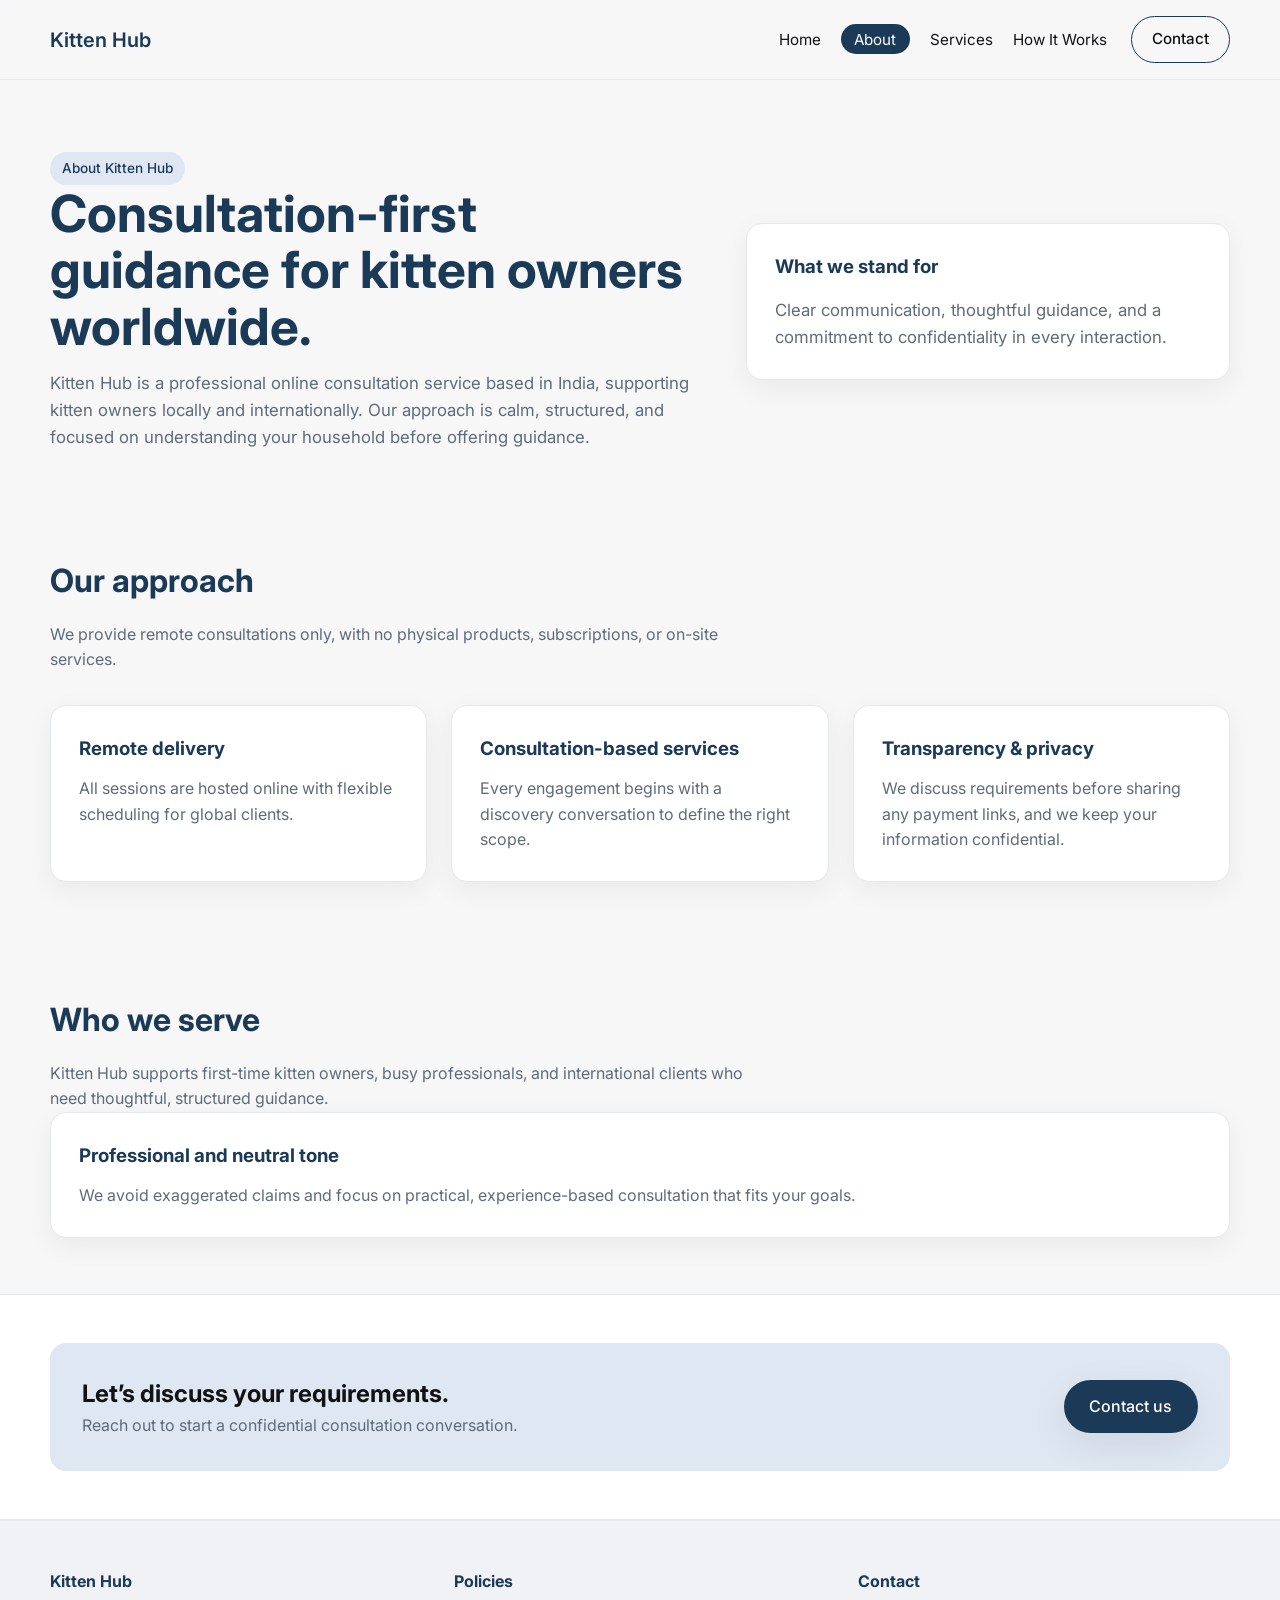
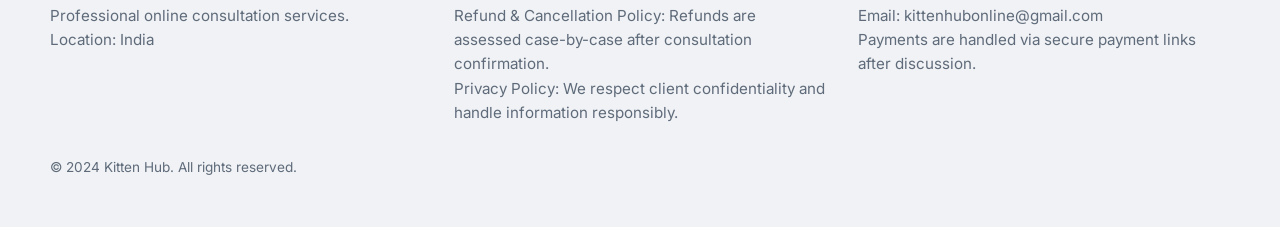
==== about.html @ 9d738c45 "Remove services dropdown from navigation" ====
<!DOCTYPE html>
<html lang="en">
<head>
  <meta charset="UTF-8">
  <meta name="viewport" content="width=device-width, initial-scale=1">
  <title>About Kitten Hub | Professional Online Consultation</title>
  <meta name="description" content="Learn about Kitten Hub and our consultation-first approach for kitten owners worldwide. Remote, confidential guidance tailored to your needs.">
  <link rel="preconnect" href="https://fonts.googleapis.com">
  <link rel="preconnect" href="https://fonts.gstatic.com" crossorigin>
  <link href="https://fonts.googleapis.com/css2?family=Inter:wght@300;400;500;600;700&display=swap" rel="stylesheet">
  <link rel="stylesheet" href="assets/css/styles.css">
</head>
<body>
  <a class="skip-link" href="#main">Skip to content</a>
  <header>
    <div class="container navbar">
      <a class="brand" href="index.html">Kitten Hub</a>
      <nav class="nav-links" aria-label="Primary">
        <ul>
          <li><a href="index.html">Home</a></li>
          <li><a href="about.html">About</a></li>
          <li><a href="services.html">Services</a></li>
          <li><a href="how-it-works.html">How It Works</a></li>
        </ul>
        <a class="nav-cta" href="contact.html">Contact</a>
      </nav>
      <button class="menu-toggle" data-menu-toggle aria-label="Open menu" aria-expanded="false">
        <span></span>
        <span></span>
        <span></span>
      </button>
    </div>
    <div class="container mobile-menu" data-mobile-menu>
      <ul>
          <li><a href="index.html">Home</a></li>
          <li><a href="about.html">About</a></li>
          <li><a href="services.html">Services</a></li>
          <li><a href="how-it-works.html">How It Works</a></li>
      </ul>
      <a class="btn-primary" href="contact.html">Contact</a>
    </div>
  </header>

  <main id="main">
    <section class="hero">
      <div class="container hero-grid">
        <div>
          <span class="badge">About Kitten Hub</span>
          <h1>Consultation-first guidance for kitten owners worldwide.</h1>
          <p>Kitten Hub is a professional online consultation service based in India, supporting kitten owners locally and internationally. Our approach is calm, structured, and focused on understanding your household before offering guidance.</p>
        </div>
        <div class="card reveal">
          <h3>What we stand for</h3>
          <p>Clear communication, thoughtful guidance, and a commitment to confidentiality in every interaction.</p>
        </div>
      </div>
    </section>

    <section class="section">
      <div class="container">
        <h2 class="section-title reveal">Our approach</h2>
        <p class="section-subtitle reveal">We provide remote consultations only, with no physical products, subscriptions, or on-site services.</p>
        <div class="card-grid three">
          <div class="card reveal">
            <h3>Remote delivery</h3>
            <p>All sessions are hosted online with flexible scheduling for global clients.</p>
          </div>
          <div class="card reveal">
            <h3>Consultation-based services</h3>
            <p>Every engagement begins with a discovery conversation to define the right scope.</p>
          </div>
          <div class="card reveal">
            <h3>Transparency &amp; privacy</h3>
            <p>We discuss requirements before sharing any payment links, and we keep your information confidential.</p>
          </div>
        </div>
      </div>
    </section>

    <section class="section">
      <div class="container">
        <h2 class="section-title reveal">Who we serve</h2>
        <p class="section-subtitle reveal">Kitten Hub supports first-time kitten owners, busy professionals, and international clients who need thoughtful, structured guidance.</p>
        <div class="card reveal">
          <h3>Professional and neutral tone</h3>
          <p>We avoid exaggerated claims and focus on practical, experience-based consultation that fits your goals.</p>
        </div>
      </div>
    </section>

    <section class="cta-section">
      <div class="container cta-box reveal">
        <div>
          <h2>Let’s discuss your requirements.</h2>
          <p>Reach out to start a confidential consultation conversation.</p>
        </div>
        <a class="btn-primary" href="contact.html">Contact us</a>
      </div>
    </section>
  </main>

  <footer>
    <div class="container footer-grid">
      <div>
        <h4>Kitten Hub</h4>
        <p>Professional online consultation services.</p>
        <p>Location: India</p>
      </div>
      <div>
        <h4>Policies</h4>
        <p>Refund &amp; Cancellation Policy: Refunds are assessed case-by-case after consultation confirmation.</p>
        <p>Privacy Policy: We respect client confidentiality and handle information responsibly.</p>
      </div>
      <div>
        <h4>Contact</h4>
        <p>Email: kittenhubonline@gmail.com</p>
        <p>Payments are handled via secure payment links after discussion.</p>
      </div>
    </div>
    <div class="container" style="margin-top: 2rem; font-size: 0.85rem; color: var(--muted);">
      © 2024 Kitten Hub. All rights reserved.
    </div>
  </footer>

  <script src="assets/js/main.js"></script>
</body>
</html>
---- assets/css/styles.css ----
:root {
  --bg: #f7f7f8;
  --surface: #ffffff;
  --text: #101214;
  --muted: #5f6b7a;
  --primary: #1b3a57;
  --primary-dark: #12283d;
  --accent: #dfe7f2;
  --border: #e5e8ec;
  --shadow: 0 12px 40px rgba(16, 18, 20, 0.08);
  --radius: 16px;
  --radius-sm: 10px;
  --max-width: 1180px;
  --transition: 220ms ease;
}

* {
  box-sizing: border-box;
  margin: 0;
  padding: 0;
}

html {
  scroll-behavior: smooth;
}

body {
  font-family: "Inter", "Segoe UI", system-ui, -apple-system, sans-serif;
  background: var(--bg);
  color: var(--text);
  line-height: 1.6;
  text-rendering: optimizeLegibility;
}

img {
  max-width: 100%;
  display: block;
}

a {
  color: inherit;
  text-decoration: none;
}

.container {
  width: min(100% - 2.5rem, var(--max-width));
  margin: 0 auto;
}

.skip-link {
  position: absolute;
  left: -999px;
  top: 0;
  background: var(--primary);
  color: white;
  padding: 0.75rem 1rem;
  border-radius: var(--radius-sm);
  z-index: 999;
}

.skip-link:focus {
  left: 1rem;
  top: 1rem;
}

header {
  position: sticky;
  top: 0;
  background: rgba(247, 247, 248, 0.9);
  backdrop-filter: blur(10px);
  z-index: 100;
  border-bottom: 1px solid var(--border);
}

.navbar {
  display: flex;
  align-items: center;
  justify-content: space-between;
  padding: 1rem 0;
}

.brand {
  font-weight: 600;
  font-size: 1.25rem;
  color: var(--primary);
}

.nav-links {
  display: flex;
  align-items: center;
  gap: 1.5rem;
}

.nav-links ul {
  list-style: none;
  display: flex;
  align-items: center;
  gap: 1.25rem;
}

.nav-links a {
  font-size: 0.95rem;
  color: var(--text);
  transition: color var(--transition);
}

.nav-links a.active,
.mobile-menu a.active {
  background: var(--primary);
  color: #fff;
  padding: 0.35rem 0.85rem;
  border-radius: 999px;
}

.nav-links a.active:hover,
.nav-links a.active:focus,
.mobile-menu a.active:hover,
.mobile-menu a.active:focus {
  color: #fff;
}

.nav-links a:hover,
.nav-links a:focus {
  color: var(--primary);
}

.nav-cta {
  padding: 0.65rem 1.25rem;
  border-radius: 999px;
  background: transparent;
  color: var(--primary);
  font-weight: 500;
  border: 1px solid var(--primary);
  transition: transform var(--transition), background var(--transition), color var(--transition);
}

.nav-cta:hover,
.nav-cta:focus {
  background: var(--primary);
  color: #fff;
  transform: translateY(-1px);
}

.nav-cta.active {
  background: var(--primary);
  color: #fff;
}

.dropdown {
  position: relative;
}

.dropdown-toggle {
  display: flex;
  align-items: center;
  gap: 0.35rem;
}

.dropdown-menu {
  position: absolute;
  top: calc(100% + 0.75rem);
  left: 0;
  min-width: 260px;
  background: var(--surface);
  border-radius: var(--radius-sm);
  box-shadow: var(--shadow);
  border: 1px solid var(--border);
  padding: 0.5rem;
  opacity: 0;
  transform: translateY(-8px);
  pointer-events: none;
  transition: opacity var(--transition), transform var(--transition);
}

.dropdown:hover .dropdown-menu,
.dropdown:focus-within .dropdown-menu,
.dropdown.open .dropdown-menu {
  opacity: 1;
  transform: translateY(0);
  pointer-events: auto;
}

.dropdown-menu a {
  display: block;
  padding: 0.65rem 0.75rem;
  border-radius: 8px;
  font-size: 0.9rem;
  color: var(--text);
}

.dropdown-menu a:hover,
.dropdown-menu a:focus {
  background: var(--accent);
}

.menu-toggle {
  display: none;
  background: none;
  border: none;
  cursor: pointer;
  width: 40px;
  height: 40px;
  align-items: center;
  justify-content: center;
  gap: 6px;
  padding: 0;
}

.menu-toggle span {
  display: block;
  width: 24px;
  height: 2px;
  background: var(--text);
  margin: 0;
  border-radius: 999px;
  transition: transform var(--transition), opacity var(--transition);
}

.mobile-menu {
  display: none;
  flex-direction: column;
  gap: 1rem;
  padding: 1rem 0 1.5rem;
}

.mobile-menu ul {
  list-style: none;
  display: flex;
  flex-direction: column;
  gap: 0.75rem;
}

.mobile-menu .dropdown-menu {
  position: static;
  opacity: 1;
  pointer-events: auto;
  transform: none;
  box-shadow: none;
  border: none;
  padding-left: 0.75rem;
  display: block;
}

.hero {
  padding: 4.5rem 0 3rem;
}

.hero-grid {
  display: grid;
  gap: 2.5rem;
  align-items: center;
}

.hero h1 {
  font-size: clamp(2.2rem, 4vw, 3.4rem);
  line-height: 1.1;
  color: var(--primary);
}

.hero p {
  font-size: 1.05rem;
  color: var(--muted);
  margin-top: 1rem;
}

.hero .highlight {
  background: var(--surface);
  border-left: 4px solid var(--primary);
  padding: 0.9rem 1rem;
  border-radius: var(--radius-sm);
  margin-top: 1.5rem;
}

.btn-primary {
  display: inline-flex;
  align-items: center;
  justify-content: center;
  padding: 0.85rem 1.6rem;
  background: var(--primary);
  color: #fff;
  border-radius: 999px;
  font-weight: 500;
  box-shadow: var(--shadow);
  transition: transform var(--transition), background var(--transition);
  border: none;
  cursor: pointer;
}

.btn-primary:hover,
.btn-primary:focus {
  background: var(--primary-dark);
  transform: translateY(-1px);
}

.btn-secondary {
  display: inline-flex;
  align-items: center;
  justify-content: center;
  padding: 0.85rem 1.4rem;
  background: transparent;
  color: var(--primary);
  border: 1px solid var(--primary);
  border-radius: 999px;
  font-weight: 500;
  transition: background var(--transition), color var(--transition);
}

.btn-secondary:hover,
.btn-secondary:focus {
  background: var(--primary);
  color: #fff;
}

.section {
  padding: 3.5rem 0;
}

.section-title {
  font-size: 2rem;
  margin-bottom: 1rem;
  color: var(--primary);
}

.section-subtitle {
  color: var(--muted);
  max-width: 720px;
}

.card-grid {
  display: grid;
  gap: 1.5rem;
  margin-top: 2rem;
}

.card {
  background: var(--surface);
  border-radius: var(--radius);
  padding: 1.75rem;
  border: 1px solid var(--border);
  box-shadow: 0 8px 28px rgba(16, 18, 20, 0.06);
  transition: transform var(--transition), box-shadow var(--transition);
}

.card:hover {
  transform: translateY(-4px);
  box-shadow: var(--shadow);
}

.card h3 {
  margin-bottom: 0.75rem;
  color: var(--primary);
}

.card p {
  color: var(--muted);
}

.steps {
  display: grid;
  gap: 1.5rem;
  margin-top: 2rem;
}

.step {
  display: flex;
  gap: 1rem;
  background: var(--surface);
  border-radius: var(--radius);
  padding: 1.5rem;
  border: 1px solid var(--border);
}

.step-number {
  width: 40px;
  height: 40px;
  border-radius: 50%;
  background: var(--accent);
  color: var(--primary);
  display: grid;
  place-items: center;
  font-weight: 600;
}

.cta-section {
  background: var(--surface);
  padding: 3rem 0;
  border-top: 1px solid var(--border);
  border-bottom: 1px solid var(--border);
}

.cta-box {
  display: flex;
  flex-direction: column;
  gap: 1.5rem;
  align-items: flex-start;
  background: var(--accent);
  padding: 2rem;
  border-radius: var(--radius);
}

.cta-box p {
  color: var(--muted);
}

footer {
  padding: 3rem 0;
  background: #f0f2f5;
  border-top: 1px solid var(--border);
}

.footer-grid {
  display: grid;
  gap: 2rem;
}

.footer-grid h4 {
  color: var(--primary);
  margin-bottom: 0.6rem;
}

.footer-grid p,
.footer-grid a {
  color: var(--muted);
  font-size: 0.95rem;
}

.form {
  display: grid;
  gap: 1rem;
  margin-top: 1.5rem;
}

.form label {
  font-size: 0.9rem;
  color: var(--muted);
}

.form input,
.form textarea,
.form select {
  width: 100%;
  padding: 0.75rem 0.9rem;
  border-radius: 10px;
  border: 1px solid var(--border);
  font-family: inherit;
  font-size: 0.95rem;
}

.form textarea {
  min-height: 140px;
  resize: vertical;
}

.badge {
  display: inline-flex;
  align-items: center;
  padding: 0.35rem 0.75rem;
  border-radius: 999px;
  background: var(--accent);
  color: var(--primary);
  font-size: 0.85rem;
  font-weight: 500;
}

.reveal {
  opacity: 0;
  transform: translateY(18px);
  transition: opacity 600ms ease, transform 600ms ease;
}

.reveal.visible {
  opacity: 1;
  transform: translateY(0);
}

@media (min-width: 768px) {
  .hero-grid {
    grid-template-columns: 1.15fr 0.85fr;
  }

  .card-grid {
    grid-template-columns: repeat(2, 1fr);
  }

  .steps {
    grid-template-columns: repeat(2, 1fr);
  }

  .footer-grid {
    grid-template-columns: repeat(3, 1fr);
  }

  .cta-box {
    flex-direction: row;
    align-items: center;
    justify-content: space-between;
  }
}

@media (min-width: 1024px) {
  .card-grid.three {
    grid-template-columns: repeat(3, 1fr);
  }
}

@media (max-width: 960px) {
  .nav-links {
    display: none;
  }

  .menu-toggle {
    display: inline-flex;
    flex-direction: column;
  }

  .mobile-menu {
    display: none;
  }

  .mobile-menu.open {
    display: flex;
  }

  .dropdown-menu {
    display: block;
  }
}

@media (min-width: 961px) {
  .dropdown-menu {
    display: none;
  }

  .dropdown:hover .dropdown-menu,
  .dropdown:focus-within .dropdown-menu,
  .dropdown.open .dropdown-menu {
    display: none;
  }
}

@media (max-width: 600px) {
  .hero {
    padding-top: 3rem;
  }

  .cta-box {
    padding: 1.5rem;
  }
}
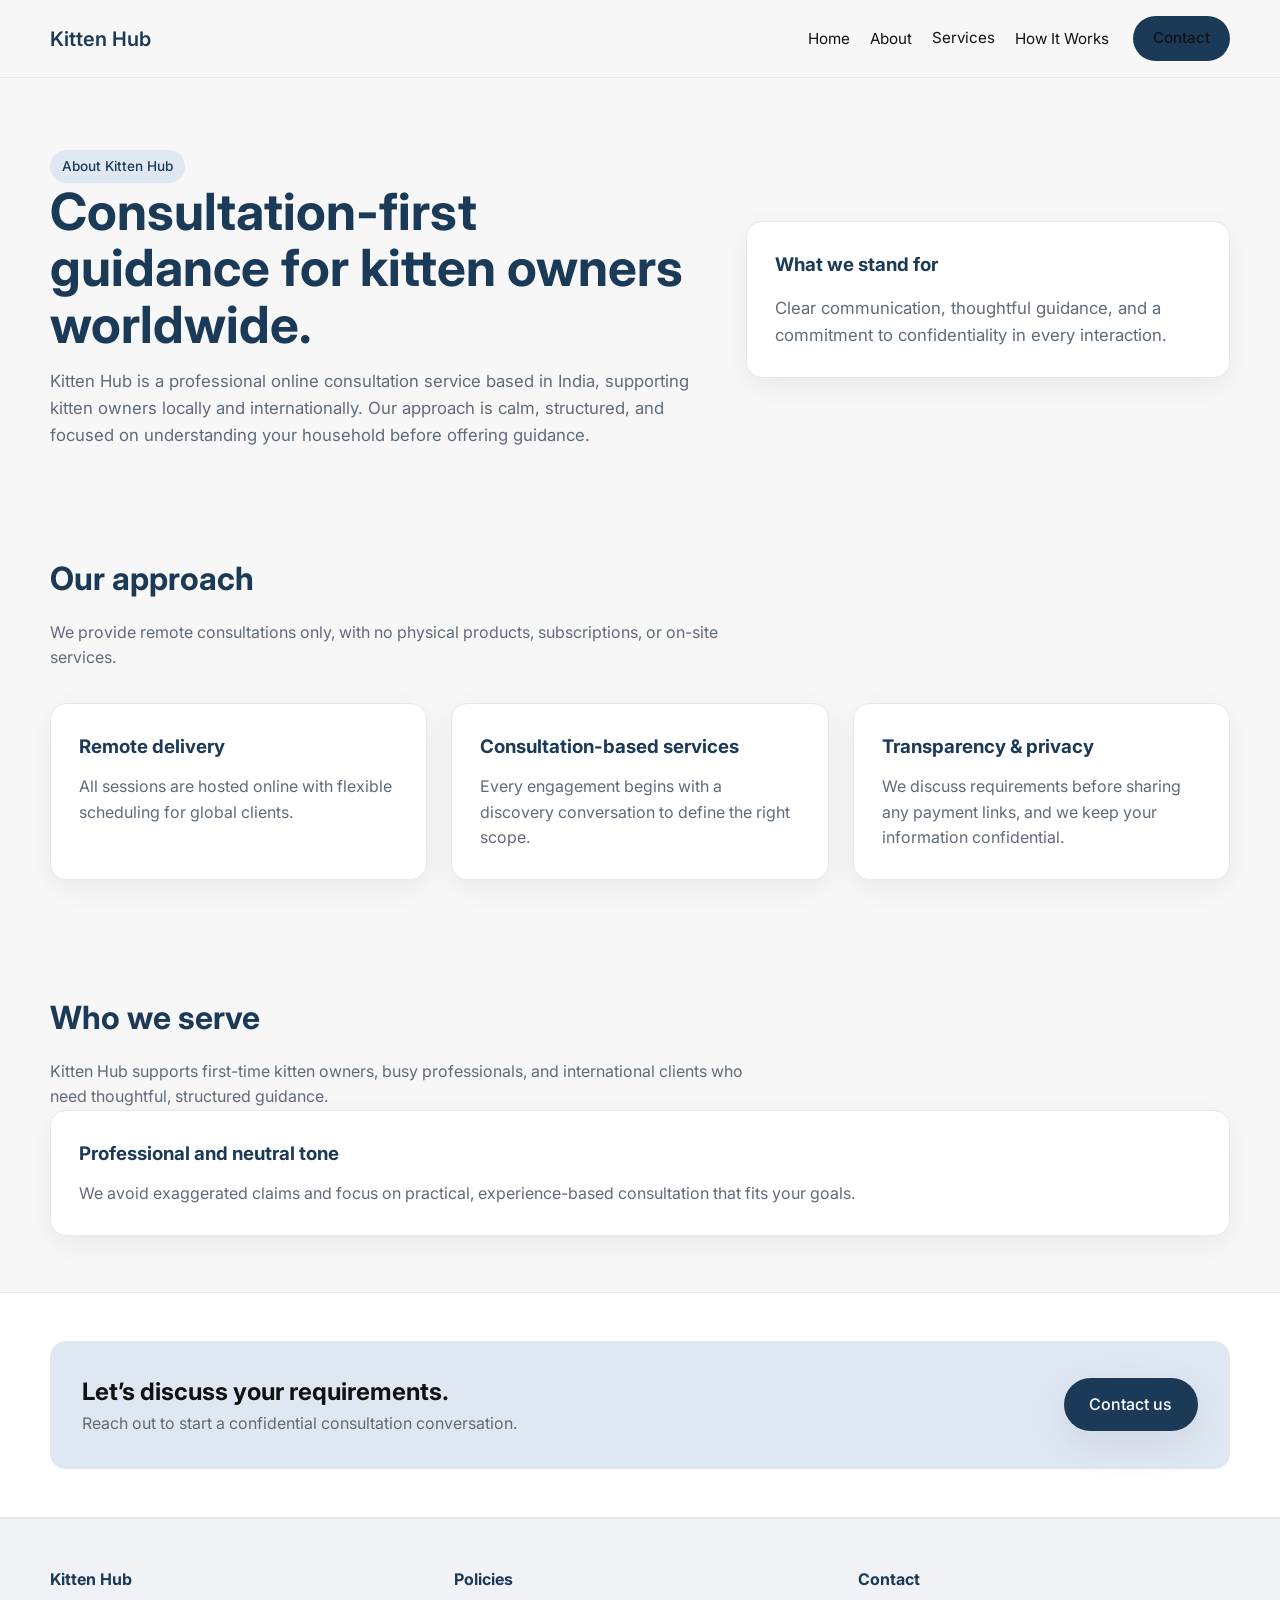
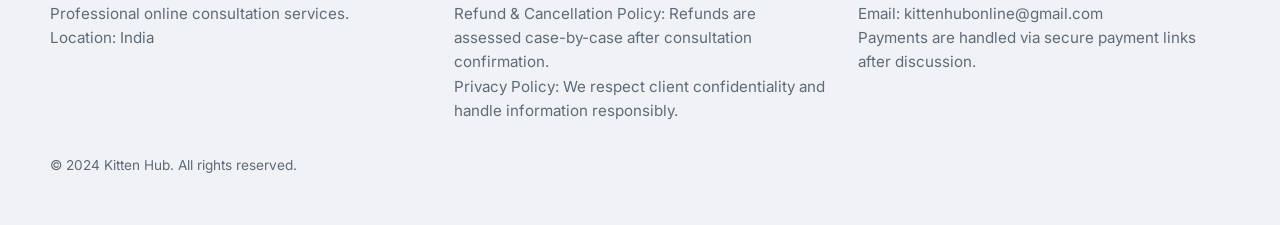
==== commit 749656f5: "Merge branch 'main' into codex/create-website-similar-to-wix-project-j1g0ui" ====
--- a/about.html
+++ b/about.html
@@ -19,7 +19,15 @@
         <ul>
           <li><a href="index.html">Home</a></li>
           <li><a href="about.html">About</a></li>
-          <li><a href="services.html">Services</a></li>
+          <li class="dropdown">
+            <a class="dropdown-toggle" href="services.html">Services</a>
+            <div class="dropdown-menu" aria-label="Services submenu">
+              <a href="foundational-kitten-owner-guidance.html">Foundational Kitten Owner Guidance</a>
+              <a href="behavioral-assessment-guidance.html">Behavioral Assessment &amp; Guidance</a>
+              <a href="kitten-nutrition-wellness.html">Kitten Nutrition &amp; Wellness Consultation</a>
+              <a href="long-term-kitten-care.html">Long-Term Kitten Care Planning</a>
+            </div>
+          </li>
           <li><a href="how-it-works.html">How It Works</a></li>
         </ul>
         <a class="nav-cta" href="contact.html">Contact</a>
@@ -32,10 +40,18 @@
     </div>
     <div class="container mobile-menu" data-mobile-menu>
       <ul>
-          <li><a href="index.html">Home</a></li>
-          <li><a href="about.html">About</a></li>
-          <li><a href="services.html">Services</a></li>
-          <li><a href="how-it-works.html">How It Works</a></li>
+        <li><a href="index.html">Home</a></li>
+        <li><a href="about.html">About</a></li>
+        <li class="dropdown">
+          <a class="dropdown-toggle" data-dropdown-toggle href="services.html">Services</a>
+          <div class="dropdown-menu">
+            <a href="foundational-kitten-owner-guidance.html">Foundational Kitten Owner Guidance</a>
+            <a href="behavioral-assessment-guidance.html">Behavioral Assessment &amp; Guidance</a>
+            <a href="kitten-nutrition-wellness.html">Kitten Nutrition &amp; Wellness Consultation</a>
+            <a href="long-term-kitten-care.html">Long-Term Kitten Care Planning</a>
+          </div>
+        </li>
+        <li><a href="how-it-works.html">How It Works</a></li>
       </ul>
       <a class="btn-primary" href="contact.html">Contact</a>
     </div>
--- a/assets/css/styles.css
+++ b/assets/css/styles.css
@@ -104,21 +104,6 @@
   transition: color var(--transition);
 }
 
-.nav-links a.active,
-.mobile-menu a.active {
-  background: var(--primary);
-  color: #fff;
-  padding: 0.35rem 0.85rem;
-  border-radius: 999px;
-}
-
-.nav-links a.active:hover,
-.nav-links a.active:focus,
-.mobile-menu a.active:hover,
-.mobile-menu a.active:focus {
-  color: #fff;
-}
-
 .nav-links a:hover,
 .nav-links a:focus {
   color: var(--primary);
@@ -127,23 +112,16 @@
 .nav-cta {
   padding: 0.65rem 1.25rem;
   border-radius: 999px;
-  background: transparent;
-  color: var(--primary);
+  background: var(--primary);
+  color: #fff;
   font-weight: 500;
-  border: 1px solid var(--primary);
-  transition: transform var(--transition), background var(--transition), color var(--transition);
+  transition: transform var(--transition), background var(--transition);
 }
 
 .nav-cta:hover,
 .nav-cta:focus {
-  background: var(--primary);
-  color: #fff;
+  background: var(--primary-dark);
   transform: translateY(-1px);
-}
-
-.nav-cta.active {
-  background: var(--primary);
-  color: #fff;
 }
 
 .dropdown {
@@ -238,7 +216,6 @@
   box-shadow: none;
   border: none;
   padding-left: 0.75rem;
-  display: block;
 }
 
 .hero {
@@ -520,22 +497,6 @@
   .mobile-menu.open {
     display: flex;
   }
-
-  .dropdown-menu {
-    display: block;
-  }
-}
-
-@media (min-width: 961px) {
-  .dropdown-menu {
-    display: none;
-  }
-
-  .dropdown:hover .dropdown-menu,
-  .dropdown:focus-within .dropdown-menu,
-  .dropdown.open .dropdown-menu {
-    display: none;
-  }
 }
 
 @media (max-width: 600px) {
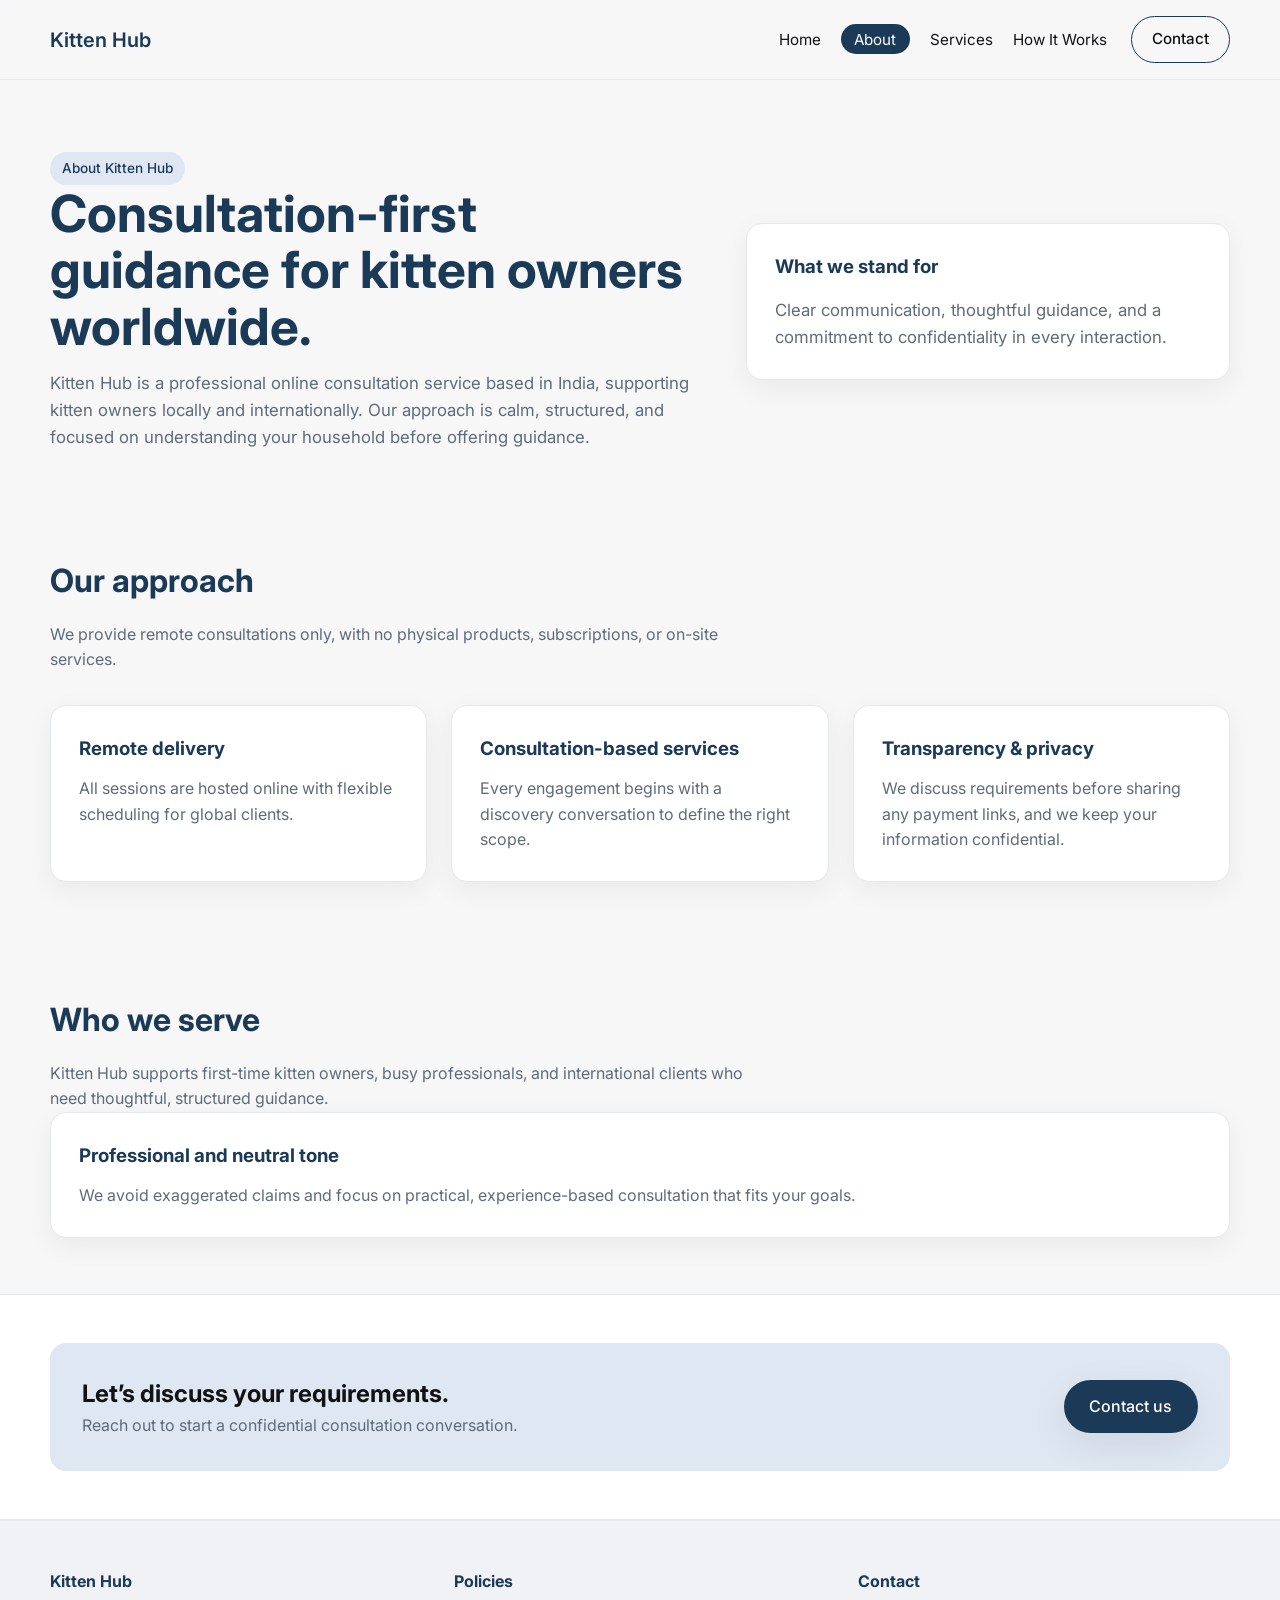
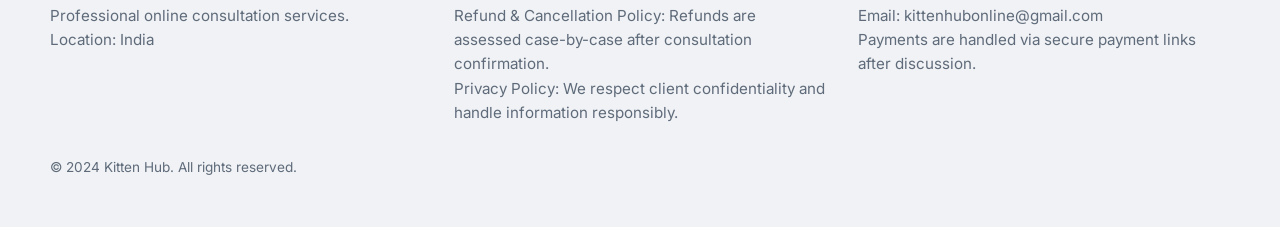
==== commit 413cf5c9: "Update how-it-works step numbering" ====
--- a/about.html
+++ b/about.html
@@ -19,15 +19,7 @@
         <ul>
           <li><a href="index.html">Home</a></li>
           <li><a href="about.html">About</a></li>
-          <li class="dropdown">
-            <a class="dropdown-toggle" href="services.html">Services</a>
-            <div class="dropdown-menu" aria-label="Services submenu">
-              <a href="foundational-kitten-owner-guidance.html">Foundational Kitten Owner Guidance</a>
-              <a href="behavioral-assessment-guidance.html">Behavioral Assessment &amp; Guidance</a>
-              <a href="kitten-nutrition-wellness.html">Kitten Nutrition &amp; Wellness Consultation</a>
-              <a href="long-term-kitten-care.html">Long-Term Kitten Care Planning</a>
-            </div>
-          </li>
+          <li><a href="services.html">Services</a></li>
           <li><a href="how-it-works.html">How It Works</a></li>
         </ul>
         <a class="nav-cta" href="contact.html">Contact</a>
@@ -40,18 +32,10 @@
     </div>
     <div class="container mobile-menu" data-mobile-menu>
       <ul>
-        <li><a href="index.html">Home</a></li>
-        <li><a href="about.html">About</a></li>
-        <li class="dropdown">
-          <a class="dropdown-toggle" data-dropdown-toggle href="services.html">Services</a>
-          <div class="dropdown-menu">
-            <a href="foundational-kitten-owner-guidance.html">Foundational Kitten Owner Guidance</a>
-            <a href="behavioral-assessment-guidance.html">Behavioral Assessment &amp; Guidance</a>
-            <a href="kitten-nutrition-wellness.html">Kitten Nutrition &amp; Wellness Consultation</a>
-            <a href="long-term-kitten-care.html">Long-Term Kitten Care Planning</a>
-          </div>
-        </li>
-        <li><a href="how-it-works.html">How It Works</a></li>
+          <li><a href="index.html">Home</a></li>
+          <li><a href="about.html">About</a></li>
+          <li><a href="services.html">Services</a></li>
+          <li><a href="how-it-works.html">How It Works</a></li>
       </ul>
       <a class="btn-primary" href="contact.html">Contact</a>
     </div>
--- a/assets/css/styles.css
+++ b/assets/css/styles.css
@@ -104,6 +104,21 @@
   transition: color var(--transition);
 }
 
+.nav-links a.active,
+.mobile-menu a.active {
+  background: var(--primary);
+  color: #fff;
+  padding: 0.35rem 0.85rem;
+  border-radius: 999px;
+}
+
+.nav-links a.active:hover,
+.nav-links a.active:focus,
+.mobile-menu a.active:hover,
+.mobile-menu a.active:focus {
+  color: #fff;
+}
+
 .nav-links a:hover,
 .nav-links a:focus {
   color: var(--primary);
@@ -112,16 +127,23 @@
 .nav-cta {
   padding: 0.65rem 1.25rem;
   border-radius: 999px;
+  background: transparent;
+  color: var(--primary);
+  font-weight: 500;
+  border: 1px solid var(--primary);
+  transition: transform var(--transition), background var(--transition), color var(--transition);
+}
+
+.nav-cta:hover,
+.nav-cta:focus {
   background: var(--primary);
   color: #fff;
-  font-weight: 500;
-  transition: transform var(--transition), background var(--transition);
-}
-
-.nav-cta:hover,
-.nav-cta:focus {
-  background: var(--primary-dark);
   transform: translateY(-1px);
+}
+
+.nav-cta.active {
+  background: var(--primary);
+  color: #fff;
 }
 
 .dropdown {
@@ -216,6 +238,7 @@
   box-shadow: none;
   border: none;
   padding-left: 0.75rem;
+  display: block;
 }
 
 .hero {
@@ -348,14 +371,12 @@
 }
 
 .step-number {
-  width: 40px;
-  height: 40px;
-  border-radius: 50%;
-  background: var(--accent);
-  color: var(--primary);
-  display: grid;
-  place-items: center;
+  color: var(--primary);
   font-weight: 600;
+  font-size: 1rem;
+  line-height: 1;
+  min-width: 24px;
+  padding-top: 0.2rem;
 }
 
 .cta-section {
@@ -497,6 +518,22 @@
   .mobile-menu.open {
     display: flex;
   }
+
+  .dropdown-menu {
+    display: block;
+  }
+}
+
+@media (min-width: 961px) {
+  .dropdown-menu {
+    display: none;
+  }
+
+  .dropdown:hover .dropdown-menu,
+  .dropdown:focus-within .dropdown-menu,
+  .dropdown.open .dropdown-menu {
+    display: none;
+  }
 }
 
 @media (max-width: 600px) {
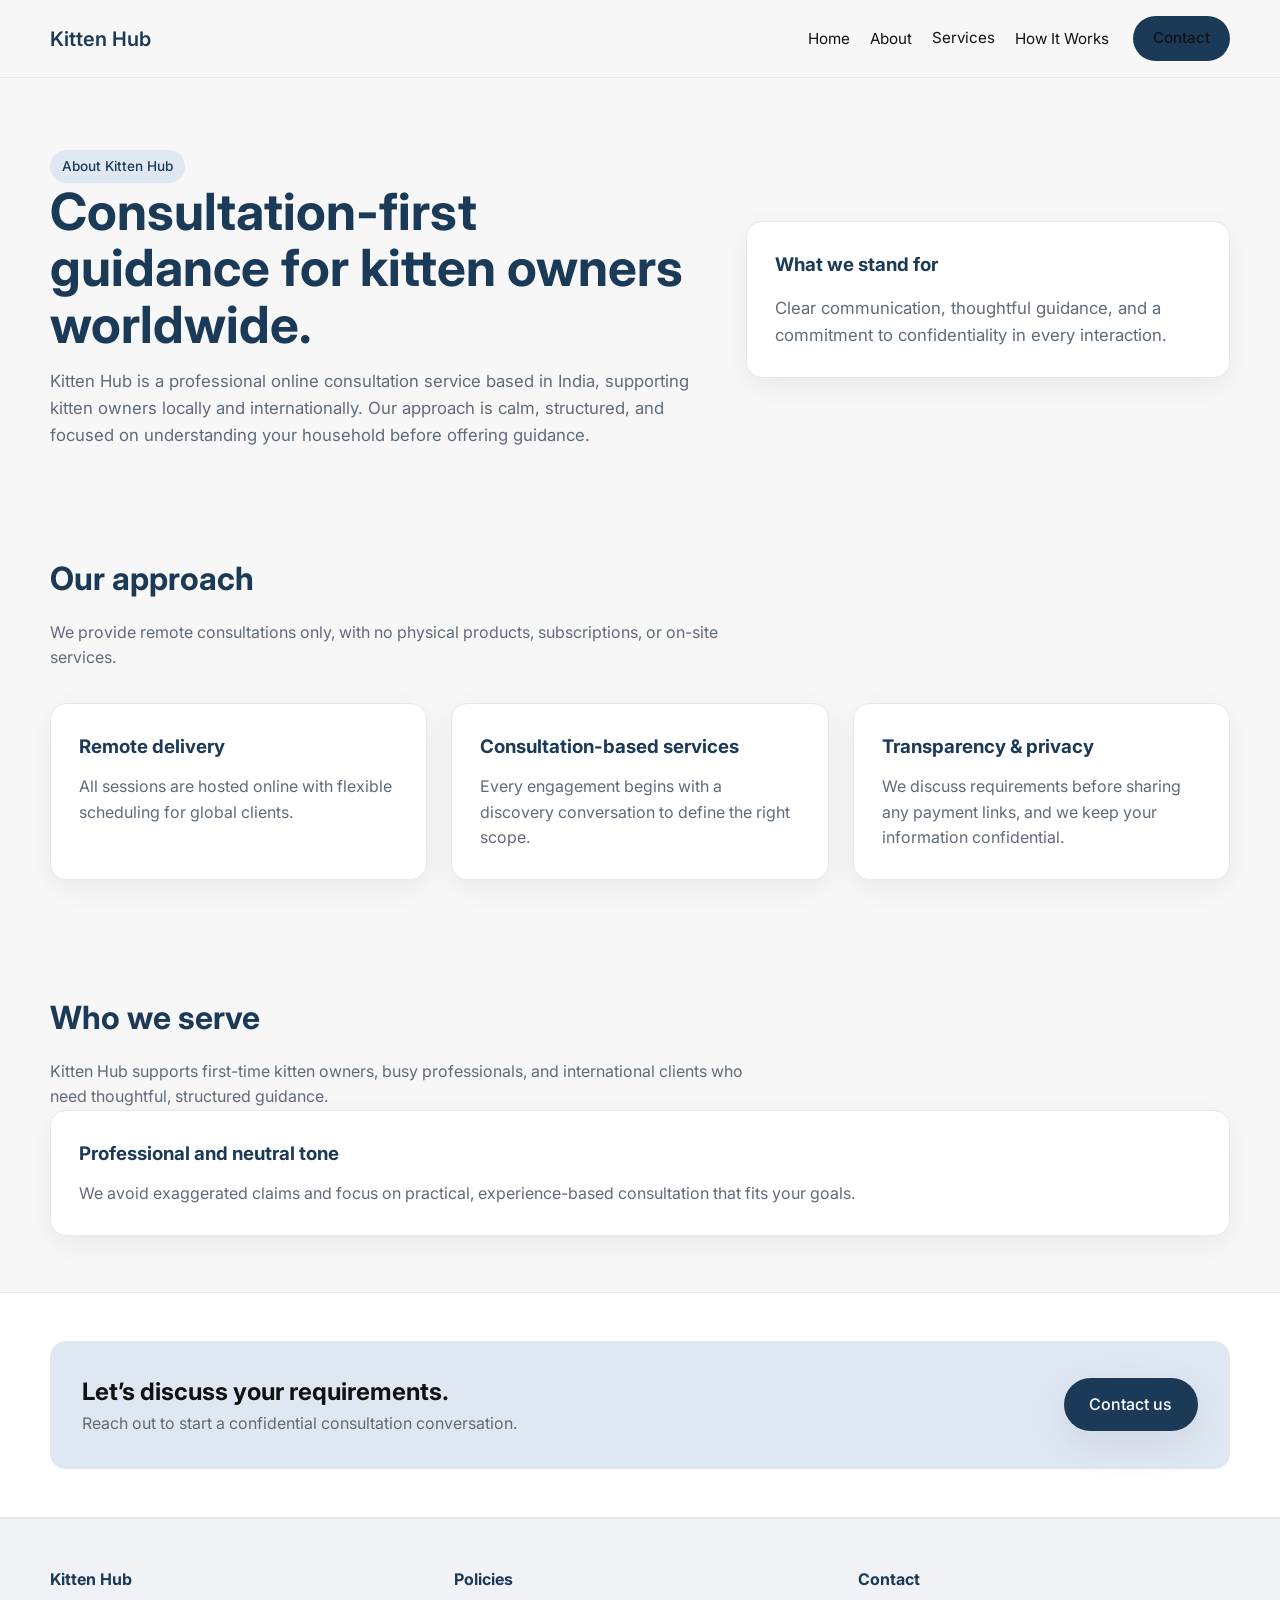
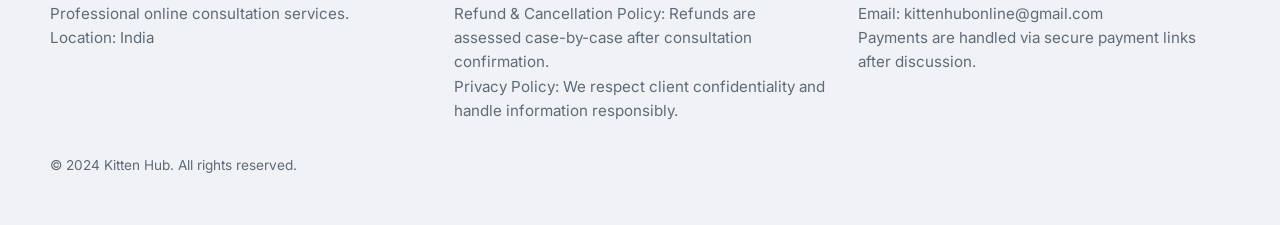
==== commit 6ed857b9: "Merge branch 'main' into codex/create-website-similar-to-wix-project-c7zsks" ====
--- a/about.html
+++ b/about.html
@@ -19,7 +19,15 @@
         <ul>
           <li><a href="index.html">Home</a></li>
           <li><a href="about.html">About</a></li>
-          <li><a href="services.html">Services</a></li>
+          <li class="dropdown">
+            <a class="dropdown-toggle" href="services.html">Services</a>
+            <div class="dropdown-menu" aria-label="Services submenu">
+              <a href="foundational-kitten-owner-guidance.html">Foundational Kitten Owner Guidance</a>
+              <a href="behavioral-assessment-guidance.html">Behavioral Assessment &amp; Guidance</a>
+              <a href="kitten-nutrition-wellness.html">Kitten Nutrition &amp; Wellness Consultation</a>
+              <a href="long-term-kitten-care.html">Long-Term Kitten Care Planning</a>
+            </div>
+          </li>
           <li><a href="how-it-works.html">How It Works</a></li>
         </ul>
         <a class="nav-cta" href="contact.html">Contact</a>
@@ -32,10 +40,18 @@
     </div>
     <div class="container mobile-menu" data-mobile-menu>
       <ul>
-          <li><a href="index.html">Home</a></li>
-          <li><a href="about.html">About</a></li>
-          <li><a href="services.html">Services</a></li>
-          <li><a href="how-it-works.html">How It Works</a></li>
+        <li><a href="index.html">Home</a></li>
+        <li><a href="about.html">About</a></li>
+        <li class="dropdown">
+          <a class="dropdown-toggle" data-dropdown-toggle href="services.html">Services</a>
+          <div class="dropdown-menu">
+            <a href="foundational-kitten-owner-guidance.html">Foundational Kitten Owner Guidance</a>
+            <a href="behavioral-assessment-guidance.html">Behavioral Assessment &amp; Guidance</a>
+            <a href="kitten-nutrition-wellness.html">Kitten Nutrition &amp; Wellness Consultation</a>
+            <a href="long-term-kitten-care.html">Long-Term Kitten Care Planning</a>
+          </div>
+        </li>
+        <li><a href="how-it-works.html">How It Works</a></li>
       </ul>
       <a class="btn-primary" href="contact.html">Contact</a>
     </div>
--- a/assets/css/styles.css
+++ b/assets/css/styles.css
@@ -104,21 +104,6 @@
   transition: color var(--transition);
 }
 
-.nav-links a.active,
-.mobile-menu a.active {
-  background: var(--primary);
-  color: #fff;
-  padding: 0.35rem 0.85rem;
-  border-radius: 999px;
-}
-
-.nav-links a.active:hover,
-.nav-links a.active:focus,
-.mobile-menu a.active:hover,
-.mobile-menu a.active:focus {
-  color: #fff;
-}
-
 .nav-links a:hover,
 .nav-links a:focus {
   color: var(--primary);
@@ -127,23 +112,16 @@
 .nav-cta {
   padding: 0.65rem 1.25rem;
   border-radius: 999px;
-  background: transparent;
-  color: var(--primary);
+  background: var(--primary);
+  color: #fff;
   font-weight: 500;
-  border: 1px solid var(--primary);
-  transition: transform var(--transition), background var(--transition), color var(--transition);
+  transition: transform var(--transition), background var(--transition);
 }
 
 .nav-cta:hover,
 .nav-cta:focus {
-  background: var(--primary);
-  color: #fff;
+  background: var(--primary-dark);
   transform: translateY(-1px);
-}
-
-.nav-cta.active {
-  background: var(--primary);
-  color: #fff;
 }
 
 .dropdown {
@@ -238,7 +216,6 @@
   box-shadow: none;
   border: none;
   padding-left: 0.75rem;
-  display: block;
 }
 
 .hero {
@@ -371,12 +348,14 @@
 }
 
 .step-number {
-  color: var(--primary);
+  width: 40px;
+  height: 40px;
+  border-radius: 50%;
+  background: var(--accent);
+  color: var(--primary);
+  display: grid;
+  place-items: center;
   font-weight: 600;
-  font-size: 1rem;
-  line-height: 1;
-  min-width: 24px;
-  padding-top: 0.2rem;
 }
 
 .cta-section {
@@ -518,22 +497,6 @@
   .mobile-menu.open {
     display: flex;
   }
-
-  .dropdown-menu {
-    display: block;
-  }
-}
-
-@media (min-width: 961px) {
-  .dropdown-menu {
-    display: none;
-  }
-
-  .dropdown:hover .dropdown-menu,
-  .dropdown:focus-within .dropdown-menu,
-  .dropdown.open .dropdown-menu {
-    display: none;
-  }
 }
 
 @media (max-width: 600px) {
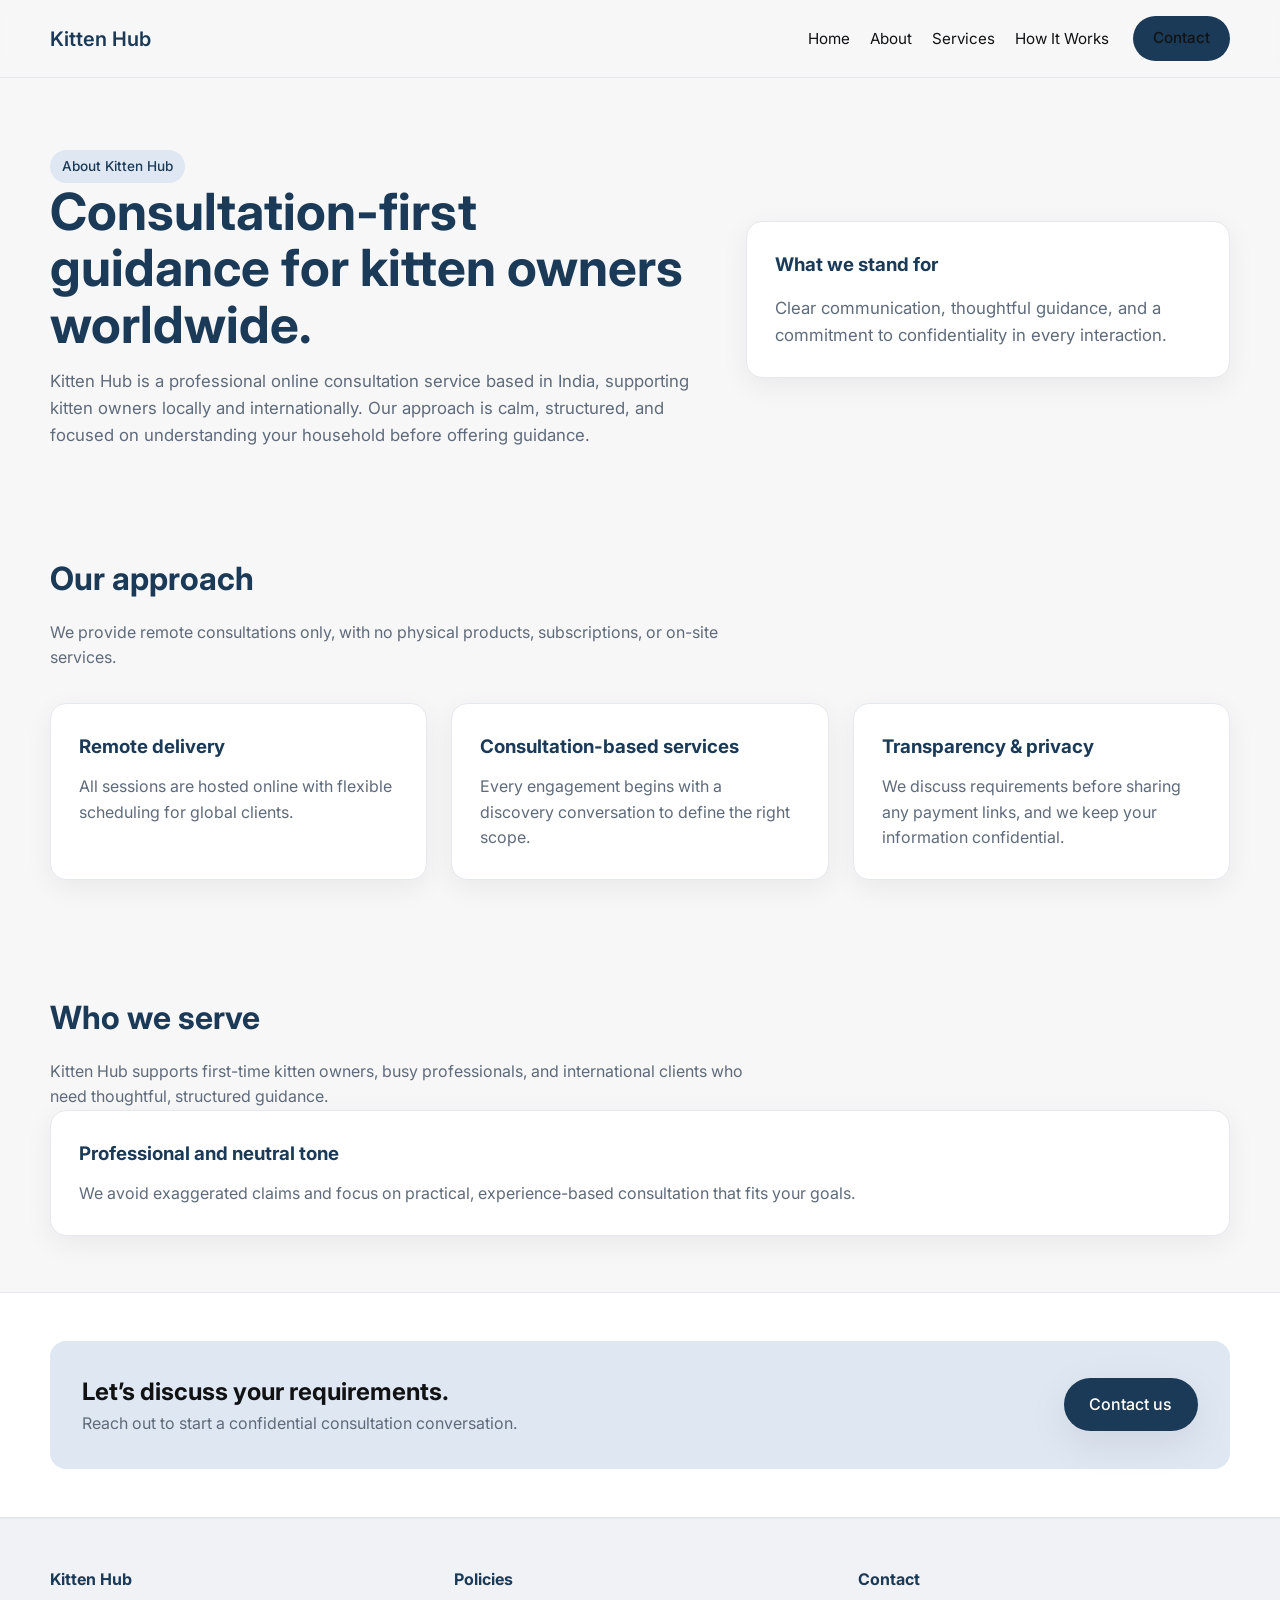
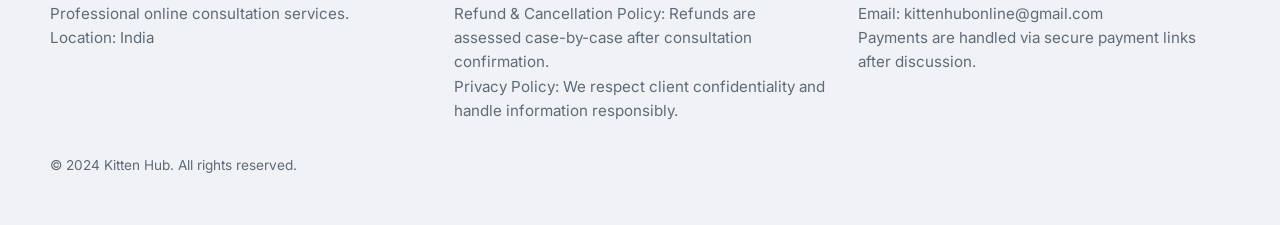
==== commit dbbdfb2e: "Remove dropdown menu for services in about.html" ====
--- a/about.html
+++ b/about.html
@@ -19,15 +19,7 @@
         <ul>
           <li><a href="index.html">Home</a></li>
           <li><a href="about.html">About</a></li>
-          <li class="dropdown">
-            <a class="dropdown-toggle" href="services.html">Services</a>
-            <div class="dropdown-menu" aria-label="Services submenu">
-              <a href="foundational-kitten-owner-guidance.html">Foundational Kitten Owner Guidance</a>
-              <a href="behavioral-assessment-guidance.html">Behavioral Assessment &amp; Guidance</a>
-              <a href="kitten-nutrition-wellness.html">Kitten Nutrition &amp; Wellness Consultation</a>
-              <a href="long-term-kitten-care.html">Long-Term Kitten Care Planning</a>
-            </div>
-          </li>
+          <li><a href="services.html">Services</a></li>
           <li><a href="how-it-works.html">How It Works</a></li>
         </ul>
         <a class="nav-cta" href="contact.html">Contact</a>
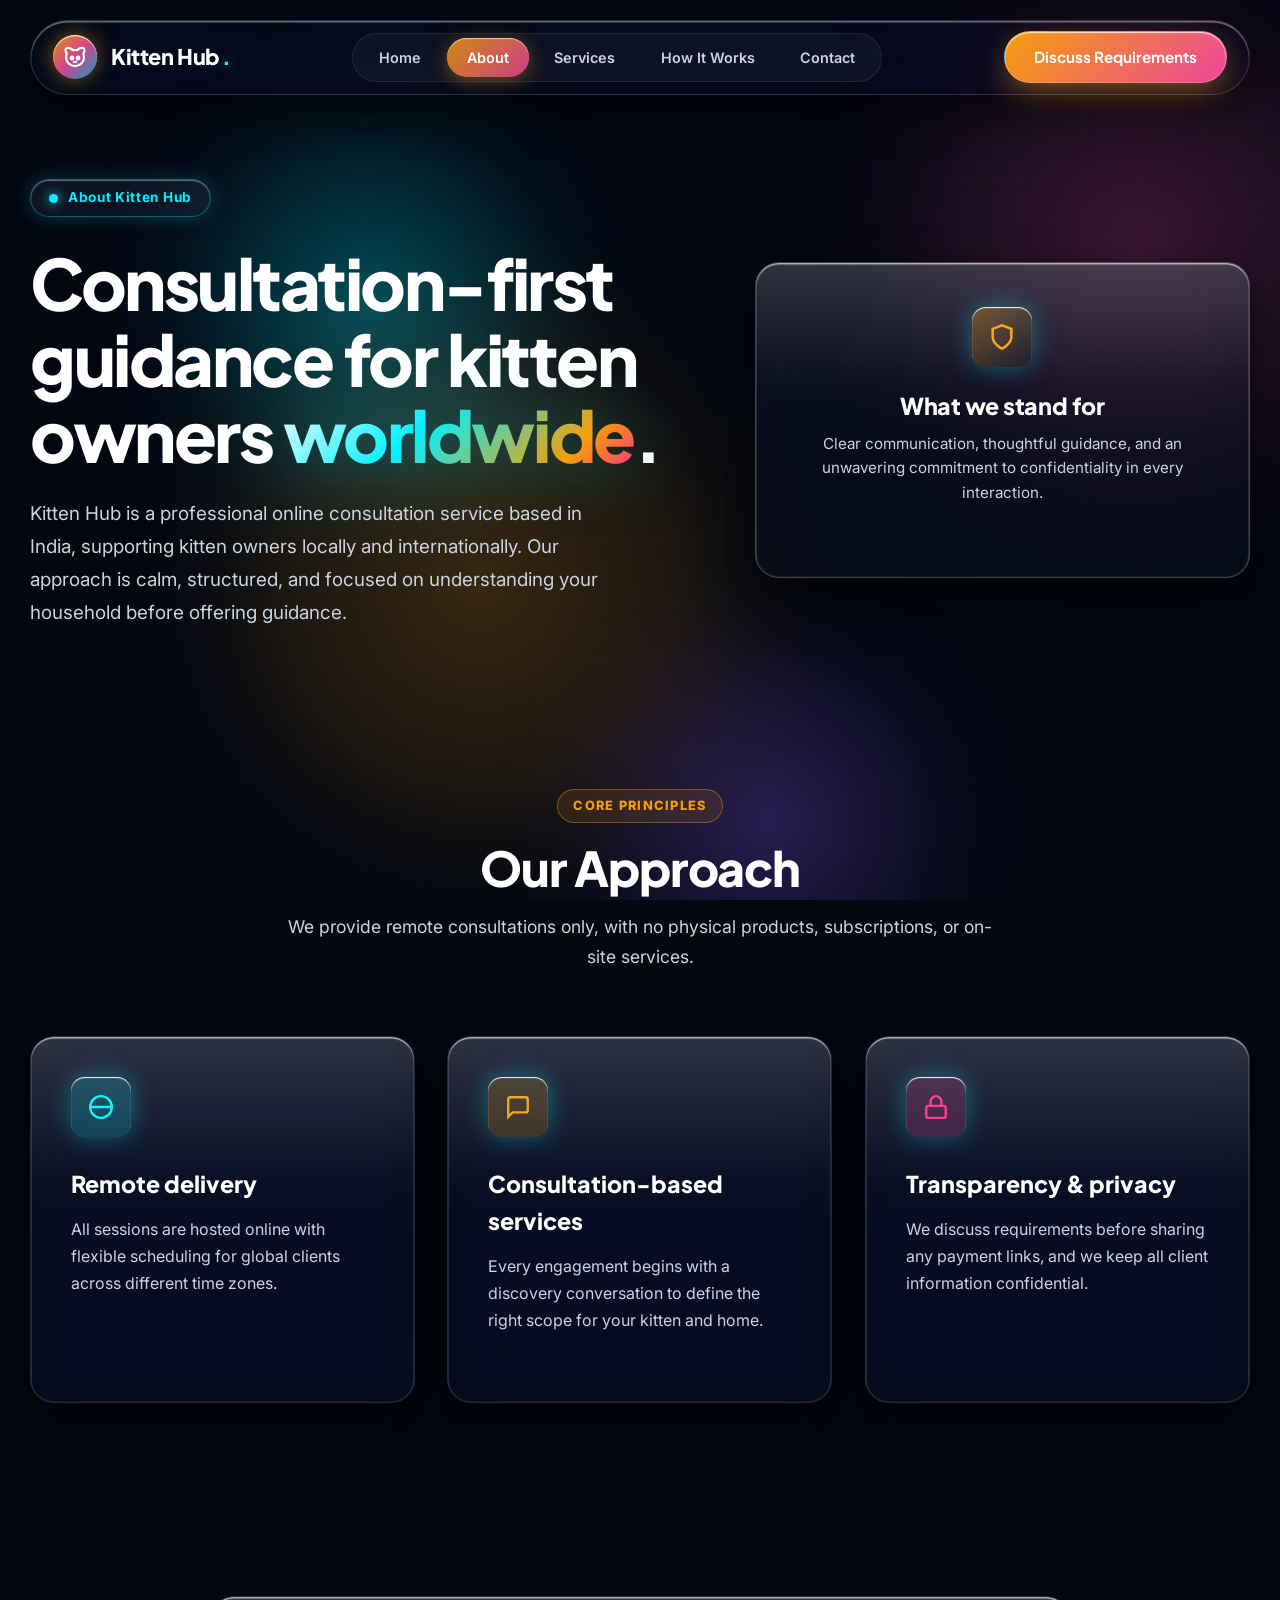
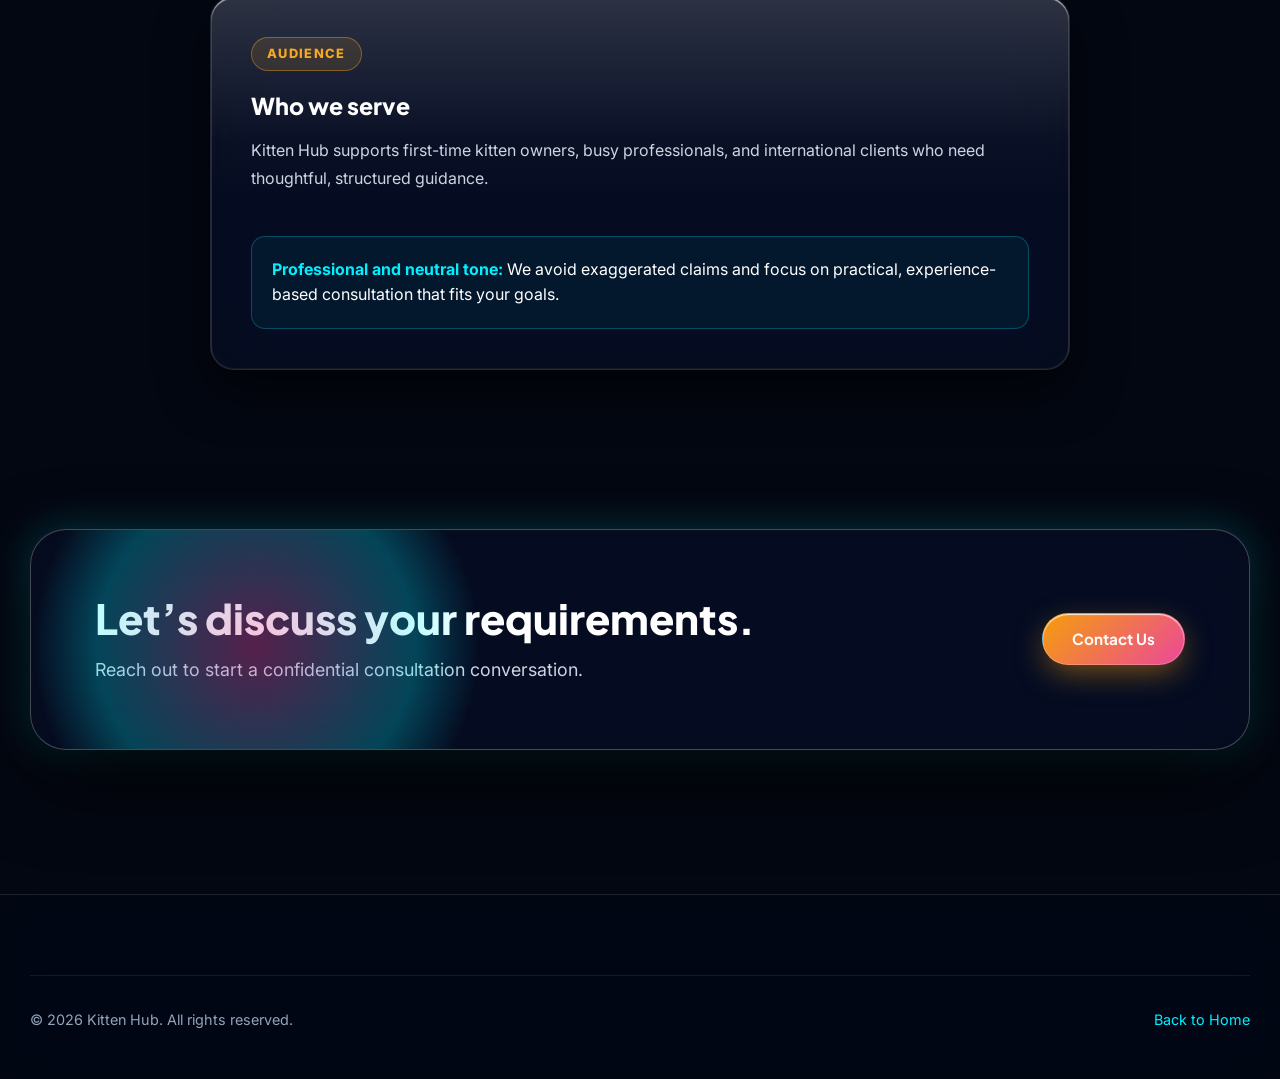
==== commit b66aba09: "Add files via upload" ====
--- a/about.html
+++ b/about.html
@@ -2,84 +2,88 @@
 <html lang="en">
 <head>
   <meta charset="UTF-8">
-  <meta name="viewport" content="width=device-width, initial-scale=1">
+  <meta name="viewport" content="width=device-width, initial-scale=1.0">
   <title>About Kitten Hub | Professional Online Consultation</title>
   <meta name="description" content="Learn about Kitten Hub and our consultation-first approach for kitten owners worldwide. Remote, confidential guidance tailored to your needs.">
+  
   <link rel="preconnect" href="https://fonts.googleapis.com">
   <link rel="preconnect" href="https://fonts.gstatic.com" crossorigin>
-  <link href="https://fonts.googleapis.com/css2?family=Inter:wght@300;400;500;600;700&display=swap" rel="stylesheet">
-  <link rel="stylesheet" href="assets/css/styles.css">
+  <link href="https://fonts.googleapis.com/css2?family=Plus+Jakarta+Sans:wght@500;600;700;800&family=Inter:wght@400;500;600&display=swap" rel="stylesheet">
+  <link rel="stylesheet" href="assets/css/modern.css">
 </head>
 <body>
-  <a class="skip-link" href="#main">Skip to content</a>
+  <canvas id="liquid-canvas"></canvas>
+  <div class="glass-grid-overlay" aria-hidden="true"></div>
+
   <header>
-    <div class="container navbar">
-      <a class="brand" href="index.html">Kitten Hub</a>
-      <nav class="nav-links" aria-label="Primary">
-        <ul>
-          <li><a href="index.html">Home</a></li>
-          <li><a href="about.html">About</a></li>
-          <li><a href="services.html">Services</a></li>
-          <li><a href="how-it-works.html">How It Works</a></li>
-        </ul>
-        <a class="nav-cta" href="contact.html">Contact</a>
+    <div class="nav-glass-capsule">
+      <a class="brand" href="index.html" aria-label="Kitten Hub Home">
+        <div class="brand-cat-prism">
+          <svg width="24" height="24" viewBox="0 0 24 24" fill="none" stroke="currentColor" stroke-width="2.2">
+            <path d="M12 5c.67 0 1.35.09 2 .26 1.78-2 5.03-2.84 6.42-2.26 1.4.58 1.42 3.82-.16 5.76.47 1.06.74 2.21.74 3.42 0 4.97-4.03 9-9 9s-9-4.03-9-9c0-1.21.27-2.36.74-3.42C2.16 6.82 2.18 3.58 3.58 3c1.4-.58 4.65.26 6.42 2.26.65-.17 1.33-.26 2-.26z"/>
+            <circle cx="9" cy="13" r="1.3" fill="currentColor"/>
+            <circle cx="15" cy="13" r="1.3" fill="currentColor"/>
+            <path d="M10 16.5c1 .6 3 .6 4 0"/>
+          </svg>
+        </div>
+        <span class="brand-title">Kitten Hub<span class="brand-glow-dot">.</span></span>
+      </a>
+
+      <nav class="nav-menu">
+        <a class="nav-link" href="index.html">Home</a>
+        <a class="nav-link active" href="about.html">About</a>
+        <a class="nav-link" href="services.html">Services</a>
+        <a class="nav-link" href="how-it-works.html">How It Works</a>
+        <a class="nav-link" href="contact.html">Contact</a>
       </nav>
-      <button class="menu-toggle" data-menu-toggle aria-label="Open menu" aria-expanded="false">
-        <span></span>
-        <span></span>
-        <span></span>
+
+      <div class="nav-cta-wrap">
+        <a class="btn-sexy-liquid btn-sexy-primary" href="contact.html">Discuss Requirements</a>
+      </div>
+
+      <button class="menu-toggle" data-menu-toggle aria-label="Open mobile navigation">
+        <span></span><span></span><span></span>
       </button>
     </div>
-    <div class="container mobile-menu" data-mobile-menu>
-      <ul>
-        <li><a href="index.html">Home</a></li>
-        <li><a href="about.html">About</a></li>
-        <li class="dropdown">
-          <a class="dropdown-toggle" data-dropdown-toggle href="services.html">Services</a>
-          <div class="dropdown-menu">
-            <a href="foundational-kitten-owner-guidance.html">Foundational Kitten Owner Guidance</a>
-            <a href="behavioral-assessment-guidance.html">Behavioral Assessment &amp; Guidance</a>
-            <a href="kitten-nutrition-wellness.html">Kitten Nutrition &amp; Wellness Consultation</a>
-            <a href="long-term-kitten-care.html">Long-Term Kitten Care Planning</a>
-          </div>
-        </li>
-        <li><a href="how-it-works.html">How It Works</a></li>
-      </ul>
-      <a class="btn-primary" href="contact.html">Contact</a>
+
+    <!-- Mobile Drawer -->
+    <div id="mobile-nav" class="mobile-nav-panel">
+      <a class="nav-link" href="index.html">Home</a>
+      <a class="nav-link active" href="about.html">About</a>
+      <a class="nav-link" href="services.html">Services</a>
+      <a class="nav-link" href="how-it-works.html">How It Works</a>
+      <a class="nav-link" href="contact.html">Contact</a>
+      <a class="btn-sexy-liquid btn-sexy-primary" href="contact.html" style="margin-top: 0.5rem;">Discuss Requirements</a>
     </div>
   </header>
 
-  <main id="main">
-    <section class="hero">
-      <div class="container hero-grid">
-        <div>
-          <span class="badge">About Kitten Hub</span>
-          <h1>Consultation-first guidance for kitten owners worldwide.</h1>
-          <p>Kitten Hub is a professional online consultation service based in India, supporting kitten owners locally and internationally. Our approach is calm, structured, and focused on understanding your household before offering guidance.</p>
+  <main>
+    <section class="hero-stage" style="padding-bottom: 2rem;">
+      <div class="container hero-dual-grid">
+        <div class="hero-content-col">
+          <div class="hero-neon-pill reveal-fade">
+            <span class="pulse-core"></span>
+            <span>About Kitten Hub</span>
+          </div>
+
+          <h1 class="hero-super-title reveal-fade">
+            Consultation-first guidance for kitten owners <span class="prismatic-text-glow">worldwide</span>.
+          </h1>
+
+          <p class="hero-subtitle reveal-fade">
+            Kitten Hub is a professional online consultation service based in India, supporting kitten owners locally and internationally. Our approach is calm, structured, and focused on understanding your household before offering guidance.
+          </p>
         </div>
-        <div class="card reveal">
-          <h3>What we stand for</h3>
-          <p>Clear communication, thoughtful guidance, and a commitment to confidentiality in every interaction.</p>
-        </div>
-      </div>
-    </section>
 
-    <section class="section">
-      <div class="container">
-        <h2 class="section-title reveal">Our approach</h2>
-        <p class="section-subtitle reveal">We provide remote consultations only, with no physical products, subscriptions, or on-site services.</p>
-        <div class="card-grid three">
-          <div class="card reveal">
-            <h3>Remote delivery</h3>
-            <p>All sessions are hosted online with flexible scheduling for global clients.</p>
-          </div>
-          <div class="card reveal">
-            <h3>Consultation-based services</h3>
-            <p>Every engagement begins with a discovery conversation to define the right scope.</p>
-          </div>
-          <div class="card reveal">
-            <h3>Transparency &amp; privacy</h3>
-            <p>We discuss requirements before sharing any payment links, and we keep your information confidential.</p>
+        <div class="hologram-stage-wrapper reveal-fade">
+          <div class="liquid-glass-slab hologram-console-glass" data-tilt>
+            <div class="bento-cyber-icon" style="background: linear-gradient(135deg, rgba(245, 158, 11, 0.35) 0%, rgba(15, 23, 42, 0.8) 100%); color: var(--neon-amber); margin-bottom: 1.25rem;">
+              <svg width="28" height="28" viewBox="0 0 24 24" fill="none" stroke="currentColor" stroke-width="2.2"><path d="M12 22s8-4 8-10V5l-8-3-8 3v7c0 6 8 10 8 10z"></path></svg>
+            </div>
+            <h3 class="console-heading">What we stand for</h3>
+            <p class="console-desc">
+              Clear communication, thoughtful guidance, and an unwavering commitment to confidentiality in every interaction.
+            </p>
           </div>
         </div>
       </div>
@@ -87,49 +91,81 @@
 
     <section class="section">
       <div class="container">
-        <h2 class="section-title reveal">Who we serve</h2>
-        <p class="section-subtitle reveal">Kitten Hub supports first-time kitten owners, busy professionals, and international clients who need thoughtful, structured guidance.</p>
-        <div class="card reveal">
-          <h3>Professional and neutral tone</h3>
-          <p>We avoid exaggerated claims and focus on practical, experience-based consultation that fits your goals.</p>
+        <div class="section-title-wrap reveal-fade">
+          <span class="section-tag">Core Principles</span>
+          <h2 class="section-main-heading">Our Approach</h2>
+          <p class="section-desc">
+            We provide remote consultations only, with no physical products, subscriptions, or on-site services.
+          </p>
+        </div>
+
+        <div class="bento-prisms-grid">
+          <div class="liquid-glass-slab bento-prism-card reveal-fade" data-tilt>
+            <div class="bento-cyber-icon" style="background: rgba(0, 240, 255, 0.2); color: var(--neon-cyan);">
+              <svg width="26" height="26" viewBox="0 0 24 24" fill="none" stroke="currentColor" stroke-width="2.2"><circle cx="12" cy="12" r="10"></circle><line x1="2" y1="12" x2="22" y2="12"></line></svg>
+            </div>
+            <h3>Remote delivery</h3>
+            <p>All sessions are hosted online with flexible scheduling for global clients across different time zones.</p>
+          </div>
+
+          <div class="liquid-glass-slab bento-prism-card reveal-fade" data-tilt>
+            <div class="bento-cyber-icon" style="background: rgba(245, 158, 11, 0.2); color: var(--neon-amber);">
+              <svg width="26" height="26" viewBox="0 0 24 24" fill="none" stroke="currentColor" stroke-width="2.2"><path d="M21 15a2 2 0 0 1-2 2H7l-4 4V5a2 2 0 0 1 2-2h14a2 2 0 0 1 2 2z"></path></svg>
+            </div>
+            <h3>Consultation-based services</h3>
+            <p>Every engagement begins with a discovery conversation to define the right scope for your kitten and home.</p>
+          </div>
+
+          <div class="liquid-glass-slab bento-prism-card reveal-fade" data-tilt>
+            <div class="bento-cyber-icon" style="background: rgba(236, 72, 153, 0.2); color: var(--neon-pink);">
+              <svg width="26" height="26" viewBox="0 0 24 24" fill="none" stroke="currentColor" stroke-width="2.2"><rect x="3" y="11" width="18" height="11" rx="2" ry="2"></rect><path d="M7 11V7a5 5 0 0 1 10 0v4"></path></svg>
+            </div>
+            <h3>Transparency &amp; privacy</h3>
+            <p>We discuss requirements before sharing any payment links, and we keep all client information confidential.</p>
+          </div>
         </div>
       </div>
     </section>
 
-    <section class="cta-section">
-      <div class="container cta-box reveal">
-        <div>
-          <h2>Let’s discuss your requirements.</h2>
-          <p>Reach out to start a confidential consultation conversation.</p>
+    <section class="section">
+      <div class="container">
+        <div class="liquid-glass-slab bento-prism-card reveal-fade" style="max-width: 860px; margin-inline: auto;" data-tilt>
+          <span class="section-tag" style="align-self: flex-start;">Audience</span>
+          <h3>Who we serve</h3>
+          <p>
+            Kitten Hub supports first-time kitten owners, busy professionals, and international clients who need thoughtful, structured guidance.
+          </p>
+          <div style="margin-top: 1rem; padding: 1.25rem; border-radius: var(--radius-sm); background: rgba(0, 240, 255, 0.05); border: 1px solid rgba(0, 240, 255, 0.25);">
+            <strong style="color: var(--neon-cyan);">Professional and neutral tone:</strong> We avoid exaggerated claims and focus on practical, experience-based consultation that fits your goals.
+          </div>
         </div>
-        <a class="btn-primary" href="contact.html">Contact us</a>
+      </div>
+    </section>
+
+    <section class="cta-universe-wrap">
+      <div class="container">
+        <div class="liquid-glass-slab cta-universe-glass reveal-fade">
+          <div class="cta-universe-content">
+            <h2>Let’s discuss your requirements.</h2>
+            <p>Reach out to start a confidential consultation conversation.</p>
+          </div>
+          <a class="btn-sexy-liquid btn-sexy-primary" href="contact.html">
+            <span>Contact Us</span>
+          </a>
+        </div>
       </div>
     </section>
   </main>
 
   <footer>
-    <div class="container footer-grid">
-      <div>
-        <h4>Kitten Hub</h4>
-        <p>Professional online consultation services.</p>
-        <p>Location: India</p>
+    <div class="container">
+      <div class="footer-end-strip">
+        <div>© 2026 Kitten Hub. All rights reserved.</div>
+        <div><a href="index.html" style="color: var(--neon-cyan);">Back to Home</a></div>
       </div>
-      <div>
-        <h4>Policies</h4>
-        <p>Refund &amp; Cancellation Policy: Refunds are assessed case-by-case after consultation confirmation.</p>
-        <p>Privacy Policy: We respect client confidentiality and handle information responsibly.</p>
-      </div>
-      <div>
-        <h4>Contact</h4>
-        <p>Email: kittenhubonline@gmail.com</p>
-        <p>Payments are handled via secure payment links after discussion.</p>
-      </div>
-    </div>
-    <div class="container" style="margin-top: 2rem; font-size: 0.85rem; color: var(--muted);">
-      © 2024 Kitten Hub. All rights reserved.
     </div>
   </footer>
 
-  <script src="assets/js/main.js"></script>
+  <script src="assets/js/modern.js"></script>
 </body>
 </html>
--- a/assets/css/modern.css
+++ b/assets/css/modern.css
@@ -0,0 +1,1442 @@
+/* ==========================================================================
+   KITTEN HUB "TRANSPARENT LIQUID GLASS" MASTERPIECE ENGINE (VisionOS & Cyber-Luxe)
+   - Ultra-transparent refractive glass panels
+   - Chromatic iridescent border glows & specular glare
+   - Moving liquid aurora canvas background
+   - 60-120fps hardware acceleration
+   ========================================================================== */
+
+:root {
+  /* Color Canvas */
+  --bg-deep: #030712;
+  --bg-glass-card: rgba(15, 23, 42, 0.38);
+  --bg-glass-card-hover: rgba(30, 41, 59, 0.52);
+  --bg-glass-input: rgba(15, 23, 42, 0.45);
+  
+  /* Liquid Glass Refraction & Borders */
+  --glass-blur: blur(32px) saturate(210%);
+  --border-glass: rgba(255, 255, 255, 0.12);
+  --border-glass-bright: rgba(255, 255, 255, 0.35);
+  --border-prismatic: linear-gradient(135deg, rgba(255, 255, 255, 0.5), rgba(6, 182, 212, 0.5), rgba(245, 158, 11, 0.5), rgba(236, 72, 153, 0.5));
+  
+  /* Luminous Accents */
+  --neon-amber: #f59e0b;
+  --neon-amber-glow: rgba(245, 158, 11, 0.45);
+  --neon-cyan: #00f0ff;
+  --neon-cyan-glow: rgba(0, 240, 255, 0.45);
+  --neon-pink: #ff2a85;
+  --neon-violet: #8b5cf6;
+
+  /* Typography */
+  --text-pure: #ffffff;
+  --text-dim: #cbd5e1;
+  --text-muted: #94a3b8;
+
+  /* Shadows & Specular Glares */
+  --liquid-shadow: 0 20px 50px rgba(0, 0, 0, 0.65), 0 0 0 1px rgba(255, 255, 255, 0.08) inset;
+  --liquid-shadow-hover: 0 28px 70px rgba(0, 0, 0, 0.8), 0 0 35px var(--neon-cyan-glow), 0 0 0 1px rgba(255, 255, 255, 0.25) inset;
+  --specular-top: inset 0 1.5px 1px 0 rgba(255, 255, 255, 0.6);
+  --specular-bottom: inset 0 -1px 1px 0 rgba(0, 0, 0, 0.5);
+
+  --radius-sm: 14px;
+  --radius-md: 24px;
+  --radius-lg: 36px;
+  --radius-full: 9999px;
+
+  --font-heading: 'Plus Jakarta Sans', system-ui, -apple-system, sans-serif;
+  --font-body: 'Inter', system-ui, -apple-system, sans-serif;
+  --spring: 350ms cubic-bezier(0.16, 1, 0.3, 1);
+}
+
+/* ==========================================================================
+   Reset & Canvas Core
+   ========================================================================== */
+*, *::before, *::after {
+  box-sizing: border-box;
+  margin: 0;
+  padding: 0;
+}
+
+html {
+  scroll-behavior: smooth;
+  font-size: 16px;
+  background-color: var(--bg-deep);
+  color: var(--text-pure);
+  -webkit-font-smoothing: antialiased;
+}
+
+body {
+  font-family: var(--font-body);
+  background-color: var(--bg-deep);
+  color: var(--text-pure);
+  line-height: 1.6;
+  overflow-x: hidden;
+  position: relative;
+  min-height: 100vh;
+}
+
+/* Interactive Liquid Aurora Canvas in Background */
+#liquid-canvas {
+  position: fixed;
+  inset: 0;
+  width: 100%;
+  height: 100%;
+  pointer-events: none;
+  z-index: 0;
+  opacity: 0.85;
+}
+
+/* Cosmic Grid Overlay for High-Tech Glass Depth */
+.glass-grid-overlay {
+  position: fixed;
+  inset: 0;
+  pointer-events: none;
+  z-index: 0;
+  background-image: 
+    linear-gradient(rgba(255, 255, 255, 0.02) 1px, transparent 1px),
+    linear-gradient(90deg, rgba(255, 255, 255, 0.02) 1px, transparent 1px);
+  background-size: 60px 60px;
+  opacity: 0.6;
+}
+
+.container {
+  width: min(100% - 3rem, 1220px);
+  margin-inline: auto;
+  position: relative;
+  z-index: 1;
+}
+
+a {
+  color: inherit;
+  text-decoration: none;
+}
+
+img, svg {
+  display: block;
+  max-width: 100%;
+}
+
+/* ==========================================================================
+   THE "LIQUID GLASS" MATERIAL (True Transparency & Specular Highlight)
+   ========================================================================== */
+.liquid-glass-slab {
+  background: var(--bg-glass-card);
+  backdrop-filter: var(--glass-blur);
+  -webkit-backdrop-filter: var(--glass-blur);
+  border: 1px solid var(--border-glass);
+  border-radius: var(--radius-md);
+  box-shadow: var(--liquid-shadow), var(--specular-top), var(--specular-bottom);
+  position: relative;
+  overflow: hidden;
+  transition: transform var(--spring), box-shadow var(--spring), border-color var(--spring), background var(--spring);
+  will-change: transform, box-shadow;
+}
+
+/* Moving Specular Glare Reflection on Hover */
+.liquid-glass-slab::before {
+  content: '';
+  position: absolute;
+  top: 0;
+  left: 0;
+  right: 0;
+  height: 55%;
+  background: linear-gradient(180deg, rgba(255, 255, 255, 0.16) 0%, rgba(255, 255, 255, 0.02) 70%, transparent 100%);
+  pointer-events: none;
+  border-top-left-radius: inherit;
+  border-top-right-radius: inherit;
+}
+
+/* Dynamic Radial Mouse Light Spotlight inside Glass */
+.liquid-glass-slab::after {
+  content: '';
+  position: absolute;
+  inset: 0;
+  background: radial-gradient(400px circle at var(--mouse-x, 50%) var(--mouse-y, 50%), rgba(255, 255, 255, 0.09), transparent 60%);
+  pointer-events: none;
+  opacity: 0;
+  transition: opacity 300ms ease;
+}
+
+.liquid-glass-slab:hover::after {
+  opacity: 1;
+}
+
+.liquid-glass-slab:hover {
+  background: var(--bg-glass-card-hover);
+  border-color: rgba(255, 255, 255, 0.32);
+  box-shadow: var(--liquid-shadow-hover), var(--specular-top);
+  transform: translateY(-5px);
+}
+
+/* ==========================================================================
+   Floating Liquid Navigation Capsule
+   ========================================================================== */
+header {
+  position: sticky;
+  top: 1.25rem;
+  z-index: 1000;
+  margin-inline: auto;
+  width: min(100% - 2rem, 1220px);
+}
+
+.nav-glass-capsule {
+  background: rgba(10, 15, 30, 0.45);
+  backdrop-filter: var(--glass-blur);
+  -webkit-backdrop-filter: var(--glass-blur);
+  border: 1px solid rgba(255, 255, 255, 0.16);
+  border-radius: var(--radius-full);
+  box-shadow: 0 16px 40px rgba(0, 0, 0, 0.6), inset 0 1.5px 1px rgba(255, 255, 255, 0.4);
+  padding: 0.65rem 1.4rem;
+  display: flex;
+  align-items: center;
+  justify-content: space-between;
+  transition: border-color var(--spring), box-shadow var(--spring);
+}
+
+.nav-glass-capsule:hover {
+  border-color: rgba(0, 240, 255, 0.45);
+  box-shadow: 0 20px 50px rgba(0, 0, 0, 0.7), 0 0 25px rgba(0, 240, 255, 0.2), inset 0 1.5px 1px rgba(255, 255, 255, 0.6);
+}
+
+/* Cyber-Luxe Feline Logo */
+.brand {
+  display: flex;
+  align-items: center;
+  gap: 0.85rem;
+  font-family: var(--font-heading);
+  font-weight: 800;
+  font-size: 1.35rem;
+  letter-spacing: -0.02em;
+  color: #ffffff;
+}
+
+.brand-cat-prism {
+  width: 44px;
+  height: 44px;
+  border-radius: 50%;
+  background: linear-gradient(135deg, rgba(245, 158, 11, 0.9) 0%, rgba(236, 72, 153, 0.9) 50%, rgba(6, 182, 212, 0.9) 100%);
+  display: grid;
+  place-items: center;
+  color: #fff;
+  box-shadow: 0 0 20px rgba(245, 158, 11, 0.5), inset 0 1px 1px #fff;
+  transition: transform 400ms cubic-bezier(0.34, 1.56, 0.64, 1);
+}
+
+.brand:hover .brand-cat-prism {
+  transform: rotate(-15deg) scale(1.15);
+  box-shadow: 0 0 30px rgba(0, 240, 255, 0.7), inset 0 1px 2px #fff;
+}
+
+.brand-title {
+  display: flex;
+  align-items: baseline;
+  gap: 2px;
+}
+
+.brand-glow-dot {
+  color: var(--neon-cyan);
+  text-shadow: 0 0 12px var(--neon-cyan);
+}
+
+/* Nav Menu */
+.nav-menu {
+  display: flex;
+  align-items: center;
+  list-style: none;
+  gap: 0.35rem;
+  background: rgba(255, 255, 255, 0.04);
+  padding: 0.25rem 0.35rem;
+  border-radius: var(--radius-full);
+  border: 1px solid rgba(255, 255, 255, 0.08);
+}
+
+.nav-link {
+  font-size: 0.9rem;
+  font-weight: 600;
+  color: var(--text-dim);
+  padding: 0.5rem 1.25rem;
+  border-radius: var(--radius-full);
+  transition: all var(--spring);
+}
+
+.nav-link:hover {
+  color: #fff;
+  background: rgba(255, 255, 255, 0.1);
+  text-shadow: 0 0 10px rgba(255, 255, 255, 0.6);
+}
+
+.nav-link.active {
+  color: #fff;
+  background: linear-gradient(135deg, rgba(245, 158, 11, 0.85) 0%, rgba(236, 72, 153, 0.85) 100%);
+  box-shadow: 0 4px 18px rgba(245, 158, 11, 0.4), inset 0 1px 1px rgba(255, 255, 255, 0.6);
+}
+
+/* Sexy Liquid Buttons */
+.btn-sexy-liquid {
+  display: inline-flex;
+  align-items: center;
+  justify-content: center;
+  gap: 0.6rem;
+  font-family: var(--font-heading);
+  font-size: 0.95rem;
+  font-weight: 700;
+  padding: 0.8rem 1.8rem;
+  border-radius: var(--radius-full);
+  cursor: pointer;
+  border: 1px solid rgba(255, 255, 255, 0.2);
+  transition: all 350ms cubic-bezier(0.34, 1.56, 0.64, 1);
+  position: relative;
+  overflow: hidden;
+  text-decoration: none;
+  will-change: transform;
+}
+
+.btn-sexy-primary {
+  background: linear-gradient(135deg, #f59e0b 0%, #ec4899 50%, #00f0ff 100%);
+  background-size: 200% 200%;
+  color: #ffffff;
+  box-shadow: 0 10px 30px -4px rgba(245, 158, 11, 0.5), inset 0 1px 1px rgba(255, 255, 255, 0.8);
+  animation: gradientShift 6s ease infinite;
+}
+
+@keyframes gradientShift {
+  0% { background-position: 0% 50%; }
+  50% { background-position: 100% 50%; }
+  100% { background-position: 0% 50%; }
+}
+
+.btn-sexy-primary:hover {
+  transform: translateY(-3px) scale(1.04);
+  box-shadow: 0 16px 40px -4px rgba(0, 240, 255, 0.6), 0 0 30px rgba(236, 72, 153, 0.5), inset 0 1px 2px #fff;
+}
+
+.btn-sexy-glass {
+  background: rgba(255, 255, 255, 0.06);
+  backdrop-filter: var(--glass-blur);
+  -webkit-backdrop-filter: var(--glass-blur);
+  color: #ffffff;
+  border: 1px solid rgba(255, 255, 255, 0.2);
+  box-shadow: 0 10px 25px rgba(0, 0, 0, 0.4), inset 0 1px 1px rgba(255, 255, 255, 0.4);
+}
+
+.btn-sexy-glass:hover {
+  transform: translateY(-3px);
+  background: rgba(255, 255, 255, 0.12);
+  border-color: var(--neon-cyan);
+  box-shadow: 0 14px 35px rgba(0, 0, 0, 0.6), 0 0 25px var(--neon-cyan-glow), inset 0 1px 1px #fff;
+  color: var(--neon-cyan);
+}
+
+/* Mobile Toggle */
+.menu-toggle {
+  display: none;
+  background: none;
+  border: none;
+  cursor: pointer;
+  width: 40px;
+  height: 40px;
+  border-radius: 50%;
+  align-items: center;
+  justify-content: center;
+  flex-direction: column;
+  gap: 5px;
+}
+
+.menu-toggle span {
+  width: 22px;
+  height: 2px;
+  background: #ffffff;
+  border-radius: 2px;
+  box-shadow: 0 0 8px rgba(255, 255, 255, 0.5);
+}
+
+.mobile-nav-panel {
+  display: none;
+  position: fixed;
+  top: 5.5rem;
+  left: 1rem;
+  right: 1rem;
+  background: rgba(10, 15, 30, 0.85);
+  backdrop-filter: var(--glass-blur);
+  -webkit-backdrop-filter: var(--glass-blur);
+  border: 1px solid rgba(255, 255, 255, 0.2);
+  border-radius: var(--radius-lg);
+  box-shadow: var(--liquid-shadow-hover);
+  padding: 1.5rem;
+  z-index: 999;
+  flex-direction: column;
+  gap: 1rem;
+}
+
+.mobile-nav-panel.open {
+  display: flex;
+}
+
+/* ==========================================================================
+   HERO: Masterpiece Holographic Experience
+   ========================================================================== */
+.hero-stage {
+  padding: 6.5rem 0 4.5rem;
+  position: relative;
+}
+
+.hero-dual-grid {
+  display: grid;
+  grid-template-columns: 1.15fr 0.85fr;
+  gap: 3.5rem;
+  align-items: center;
+}
+
+.hero-neon-pill {
+  display: inline-flex;
+  align-items: center;
+  gap: 0.6rem;
+  padding: 0.45rem 1.15rem;
+  border-radius: var(--radius-full);
+  background: rgba(255, 255, 255, 0.05);
+  border: 1px solid rgba(0, 240, 255, 0.35);
+  box-shadow: 0 0 20px rgba(0, 240, 255, 0.2), inset 0 1px 1px rgba(255, 255, 255, 0.4);
+  font-size: 0.85rem;
+  font-weight: 700;
+  letter-spacing: 0.05em;
+  color: var(--neon-cyan);
+  margin-bottom: 1.75rem;
+  backdrop-filter: var(--glass-blur);
+}
+
+.pulse-core {
+  width: 9px;
+  height: 9px;
+  border-radius: 50%;
+  background: var(--neon-cyan);
+  box-shadow: 0 0 12px var(--neon-cyan);
+  animation: corePulse 1.8s infinite;
+}
+
+@keyframes corePulse {
+  0% { transform: scale(0.9); box-shadow: 0 0 0 0 rgba(0, 240, 255, 0.8); }
+  70% { transform: scale(1.2); box-shadow: 0 0 0 10px rgba(0, 240, 255, 0); }
+  100% { transform: scale(0.9); box-shadow: 0 0 0 0 rgba(0, 240, 255, 0); }
+}
+
+.hero-super-title {
+  font-family: var(--font-heading);
+  font-size: clamp(2.8rem, 5.5vw, 4.4rem);
+  font-weight: 800;
+  line-height: 1.08;
+  letter-spacing: -0.035em;
+  margin-bottom: 1.5rem;
+  color: #ffffff;
+}
+
+.prismatic-text-glow {
+  background: linear-gradient(135deg, #ffffff 0%, #00f0ff 40%, #f59e0b 80%, #ff2a85 100%);
+  -webkit-background-clip: text;
+  -webkit-text-fill-color: transparent;
+  background-clip: text;
+  filter: drop-shadow(0 0 35px rgba(0, 240, 255, 0.35));
+}
+
+.hero-subtitle {
+  font-size: 1.18rem;
+  color: var(--text-dim);
+  line-height: 1.75;
+  margin-bottom: 2rem;
+  max-width: 600px;
+}
+
+/* Glass Policy Hologram Capsule */
+.hologram-policy-capsule {
+  display: flex;
+  align-items: center;
+  gap: 1rem;
+  padding: 1.1rem 1.4rem;
+  border-radius: var(--radius-sm);
+  background: rgba(15, 23, 42, 0.45);
+  backdrop-filter: var(--glass-blur);
+  -webkit-backdrop-filter: var(--glass-blur);
+  border: 1px solid rgba(245, 158, 11, 0.4);
+  box-shadow: 0 0 25px rgba(245, 158, 11, 0.2), inset 0 1px 1px rgba(255, 255, 255, 0.35);
+  margin-bottom: 2.25rem;
+  font-size: 0.94rem;
+  color: #ffffff;
+}
+
+.hologram-policy-capsule svg {
+  color: var(--neon-amber);
+  filter: drop-shadow(0 0 8px var(--neon-amber));
+  flex-shrink: 0;
+}
+
+.hero-btn-row {
+  display: flex;
+  gap: 1.25rem;
+  flex-wrap: wrap;
+}
+
+/* ==========================================================================
+   HOLOGRAPHIC CAT MASCOT CONSOLE ("NEO-MOCHI")
+   ========================================================================== */
+.hologram-stage-wrapper {
+  perspective: 1200px;
+}
+
+.hologram-console-glass {
+  padding: 2.75rem 2.25rem;
+  text-align: center;
+  display: flex;
+  flex-direction: column;
+  align-items: center;
+  position: relative;
+  border: 1px solid rgba(255, 255, 255, 0.22);
+}
+
+/* Top Holographic Laser Halo */
+.hologram-laser-halo {
+  position: absolute;
+  top: -40px;
+  width: 180px;
+  height: 40px;
+  background: radial-gradient(ellipse at center, rgba(0, 240, 255, 0.6) 0%, transparent 70%);
+  filter: blur(15px);
+  pointer-events: none;
+}
+
+/* Hearts Spawner */
+.purr-particle-dock {
+  position: absolute;
+  inset: 0;
+  pointer-events: none;
+  overflow: hidden;
+  z-index: 20;
+}
+
+.purr-beam-sparkle {
+  position: absolute;
+  font-size: 1.5rem;
+  user-select: none;
+  animation: sparkleRise 1.8s forwards cubic-bezier(0.16, 1, 0.3, 1);
+  filter: drop-shadow(0 0 10px rgba(0, 240, 255, 0.8));
+}
+
+@keyframes sparkleRise {
+  0% { transform: translateY(0) scale(0.6); opacity: 1; }
+  100% { transform: translateY(-140px) scale(1.4) rotate(25deg); opacity: 0; }
+}
+
+/* Cat Stage */
+.neo-cat-avatar {
+  width: 230px;
+  height: 210px;
+  position: relative;
+  margin-bottom: 1.25rem;
+  cursor: pointer;
+}
+
+.neo-cat-svg {
+  width: 100%;
+  height: 100%;
+  filter: drop-shadow(0 0 25px rgba(0, 240, 255, 0.45));
+  transition: transform 350ms cubic-bezier(0.34, 1.56, 0.64, 1);
+}
+
+.neo-cat-svg:hover {
+  transform: scale(1.08);
+  filter: drop-shadow(0 0 35px rgba(245, 158, 11, 0.6));
+}
+
+/* Cat Body Parts */
+.cat-tail-cyber {
+  transform-origin: 145px 145px;
+  animation: tailCyber 3.2s infinite ease-in-out;
+}
+
+@keyframes tailCyber {
+  0%, 100% { transform: rotate(0deg); }
+  50% { transform: rotate(20deg); }
+}
+
+.cat-ear-l {
+  transform-origin: 50px 50px;
+  animation: earCyber 4.5s infinite ease-in-out;
+}
+
+.cat-ear-r {
+  transform-origin: 120px 50px;
+  animation: earCyber 5s infinite ease-in-out 1s;
+}
+
+@keyframes earCyber {
+  0%, 90%, 100% { transform: rotate(0deg); }
+  93% { transform: rotate(-9deg); }
+  96% { transform: rotate(5deg); }
+}
+
+.cat-pupil-tracked {
+  transition: transform 60ms ease-out;
+}
+
+/* Purr Frequency Visualizer Wave */
+.purr-frequency-bar {
+  display: flex;
+  align-items: center;
+  gap: 4px;
+  height: 24px;
+  margin-bottom: 1.25rem;
+  padding: 0.35rem 0.85rem;
+  background: rgba(0, 240, 255, 0.08);
+  border: 1px solid rgba(0, 240, 255, 0.3);
+  border-radius: var(--radius-full);
+  box-shadow: 0 0 15px rgba(0, 240, 255, 0.2);
+  cursor: pointer;
+  transition: all var(--spring);
+}
+
+.purr-frequency-bar:hover {
+  background: rgba(0, 240, 255, 0.2);
+  transform: scale(1.05);
+}
+
+.freq-line {
+  width: 3px;
+  border-radius: 2px;
+  background: var(--neon-cyan);
+  box-shadow: 0 0 6px var(--neon-cyan);
+  animation: waveFreq 1.2s infinite ease-in-out alternate;
+}
+
+.freq-line:nth-child(1) { height: 8px; animation-delay: 0.1s; }
+.freq-line:nth-child(2) { height: 16px; animation-delay: 0.3s; }
+.freq-line:nth-child(3) { height: 20px; animation-delay: 0.2s; }
+.freq-line:nth-child(4) { height: 12px; animation-delay: 0.4s; }
+.freq-line:nth-child(5) { height: 18px; animation-delay: 0.15s; }
+.freq-line:nth-child(6) { height: 10px; animation-delay: 0.35s; }
+
+@keyframes waveFreq {
+  0% { transform: scaleY(0.4); opacity: 0.6; }
+  100% { transform: scaleY(1.2); opacity: 1; }
+}
+
+.freq-label {
+  font-size: 0.75rem;
+  font-weight: 700;
+  text-transform: uppercase;
+  letter-spacing: 0.08em;
+  color: var(--neon-cyan);
+  margin-left: 0.35rem;
+}
+
+.console-heading {
+  font-family: var(--font-heading);
+  font-size: 1.45rem;
+  font-weight: 800;
+  color: #ffffff;
+  margin-bottom: 0.5rem;
+  letter-spacing: -0.01em;
+}
+
+.console-desc {
+  font-size: 0.95rem;
+  color: var(--text-dim);
+  line-height: 1.6;
+  margin-bottom: 1.75rem;
+}
+
+/* Glass Stat Pills */
+.console-metric-strip {
+  display: grid;
+  grid-template-columns: repeat(3, 1fr);
+  gap: 0.75rem;
+  width: 100%;
+  padding-top: 1.5rem;
+  border-top: 1px solid rgba(255, 255, 255, 0.1);
+}
+
+.metric-glass-pill {
+  padding: 0.75rem 0.5rem;
+  border-radius: var(--radius-sm);
+  background: rgba(255, 255, 255, 0.04);
+  border: 1px solid rgba(255, 255, 255, 0.1);
+  display: flex;
+  flex-direction: column;
+  align-items: center;
+}
+
+.metric-num {
+  font-family: var(--font-heading);
+  font-size: 1.2rem;
+  font-weight: 800;
+  color: var(--neon-cyan);
+  text-shadow: 0 0 10px rgba(0, 240, 255, 0.4);
+}
+
+.metric-text {
+  font-size: 0.75rem;
+  font-weight: 600;
+  color: var(--text-muted);
+  text-transform: uppercase;
+  letter-spacing: 0.06em;
+}
+
+/* ==========================================================================
+   Section Layouts & Headers
+   ========================================================================== */
+.section {
+  padding: 6rem 0;
+  position: relative;
+}
+
+.section-title-wrap {
+  text-align: center;
+  max-width: 720px;
+  margin-inline: auto;
+  margin-bottom: 4rem;
+}
+
+.section-tag {
+  display: inline-flex;
+  align-items: center;
+  gap: 0.4rem;
+  padding: 0.35rem 0.95rem;
+  border-radius: var(--radius-full);
+  background: rgba(245, 158, 11, 0.12);
+  border: 1px solid rgba(245, 158, 11, 0.4);
+  color: var(--neon-amber);
+  font-size: 0.8rem;
+  font-weight: 800;
+  text-transform: uppercase;
+  letter-spacing: 0.1em;
+  margin-bottom: 1rem;
+}
+
+.section-main-heading {
+  font-family: var(--font-heading);
+  font-size: clamp(2.2rem, 4vw, 3rem);
+  font-weight: 800;
+  letter-spacing: -0.025em;
+  line-height: 1.2;
+  margin-bottom: 1rem;
+  color: #ffffff;
+}
+
+.section-desc {
+  font-size: 1.1rem;
+  color: var(--text-dim);
+  line-height: 1.7;
+}
+
+/* ==========================================================================
+   Bento Grid: Transparent Liquid Prisms
+   ========================================================================== */
+.bento-prisms-grid {
+  display: grid;
+  grid-template-columns: repeat(3, 1fr);
+  gap: 2rem;
+}
+
+.bento-prism-card {
+  padding: 2.5rem;
+  display: flex;
+  flex-direction: column;
+}
+
+.bento-cyber-icon {
+  width: 60px;
+  height: 60px;
+  border-radius: var(--radius-sm);
+  display: grid;
+  place-items: center;
+  margin-bottom: 1.75rem;
+  box-shadow: 0 0 25px rgba(0, 240, 255, 0.35), inset 0 1px 1px #fff;
+  transition: transform 400ms cubic-bezier(0.34, 1.56, 0.64, 1);
+}
+
+.bento-prism-card:hover .bento-cyber-icon {
+  transform: scale(1.18) rotate(8deg);
+}
+
+.bento-prism-card h3 {
+  font-family: var(--font-heading);
+  font-size: 1.45rem;
+  font-weight: 800;
+  color: #ffffff;
+  margin-bottom: 0.85rem;
+}
+
+.bento-prism-card p {
+  font-size: 1rem;
+  color: var(--text-dim);
+  line-height: 1.7;
+  margin-bottom: 1.75rem;
+}
+
+.bento-prism-foot {
+  margin-top: auto;
+  padding-top: 1.25rem;
+  border-top: 1px dashed rgba(255, 255, 255, 0.12);
+  font-size: 0.9rem;
+  font-weight: 700;
+  color: var(--neon-cyan);
+  text-shadow: 0 0 10px rgba(0, 240, 255, 0.4);
+}
+
+/* ==========================================================================
+   Services Grid: 4 Floating Glass Monoliths
+   ========================================================================== */
+.filter-capsules-bar {
+  display: flex;
+  justify-content: center;
+  gap: 0.75rem;
+  flex-wrap: wrap;
+  margin-bottom: 3.5rem;
+}
+
+.filter-chip-btn {
+  padding: 0.65rem 1.45rem;
+  border-radius: var(--radius-full);
+  background: rgba(255, 255, 255, 0.05);
+  backdrop-filter: var(--glass-blur);
+  border: 1px solid rgba(255, 255, 255, 0.15);
+  font-family: var(--font-heading);
+  font-size: 0.92rem;
+  font-weight: 700;
+  color: var(--text-dim);
+  cursor: pointer;
+  box-shadow: 0 4px 15px rgba(0, 0, 0, 0.3);
+  transition: all var(--spring);
+}
+
+.filter-chip-btn:hover {
+  color: #ffffff;
+  border-color: var(--neon-cyan);
+  transform: translateY(-2px);
+  box-shadow: 0 0 20px var(--neon-cyan-glow);
+}
+
+.filter-chip-btn.active {
+  background: linear-gradient(135deg, #f59e0b 0%, #ec4899 50%, #00f0ff 100%);
+  color: #ffffff;
+  border-color: transparent;
+  box-shadow: 0 0 25px rgba(0, 240, 255, 0.5), inset 0 1px 1px #fff;
+}
+
+.services-quad-grid {
+  display: grid;
+  grid-template-columns: repeat(2, 1fr);
+  gap: 2.25rem;
+}
+
+.service-monolith {
+  padding: 2.75rem;
+  display: flex;
+  flex-direction: column;
+}
+
+.service-meta-top {
+  display: flex;
+  align-items: center;
+  justify-content: space-between;
+  margin-bottom: 1.5rem;
+}
+
+.service-id-badge {
+  font-size: 0.8rem;
+  font-weight: 800;
+  text-transform: uppercase;
+  letter-spacing: 0.08em;
+  color: var(--neon-amber);
+  background: rgba(245, 158, 11, 0.15);
+  border: 1px solid rgba(245, 158, 11, 0.35);
+  padding: 0.3rem 0.8rem;
+  border-radius: var(--radius-full);
+  box-shadow: 0 0 12px rgba(245, 158, 11, 0.25);
+}
+
+.service-cat-emblem {
+  width: 52px;
+  height: 52px;
+  border-radius: var(--radius-sm);
+  background: rgba(255, 255, 255, 0.06);
+  border: 1px solid rgba(255, 255, 255, 0.15);
+  display: grid;
+  place-items: center;
+  color: var(--neon-cyan);
+  box-shadow: 0 0 18px rgba(0, 240, 255, 0.3);
+  transition: transform 400ms cubic-bezier(0.34, 1.56, 0.64, 1);
+}
+
+.service-monolith:hover .service-cat-emblem {
+  transform: scale(1.18) rotate(-8deg);
+  color: var(--neon-amber);
+  box-shadow: 0 0 22px rgba(245, 158, 11, 0.5);
+}
+
+.service-monolith h3 {
+  font-family: var(--font-heading);
+  font-size: 1.6rem;
+  font-weight: 800;
+  color: #ffffff;
+  margin-bottom: 0.95rem;
+  line-height: 1.3;
+}
+
+.service-monolith p {
+  color: var(--text-dim);
+  font-size: 1.02rem;
+  line-height: 1.7;
+  margin-bottom: 1.75rem;
+}
+
+.service-check-list {
+  list-style: none;
+  display: grid;
+  gap: 0.75rem;
+  margin-bottom: 2.25rem;
+}
+
+.service-check-list li {
+  display: flex;
+  align-items: center;
+  gap: 0.75rem;
+  font-size: 0.95rem;
+  color: var(--text-dim);
+}
+
+.service-check-list svg {
+  color: var(--neon-cyan);
+  filter: drop-shadow(0 0 6px var(--neon-cyan));
+  flex-shrink: 0;
+}
+
+.service-monolith-foot {
+  margin-top: auto;
+  display: flex;
+  align-items: center;
+  justify-content: space-between;
+  padding-top: 1.75rem;
+  border-top: 1px solid rgba(255, 255, 255, 0.1);
+}
+
+.service-learn-link {
+  font-family: var(--font-heading);
+  font-size: 0.98rem;
+  font-weight: 700;
+  color: #ffffff;
+  display: inline-flex;
+  align-items: center;
+  gap: 0.45rem;
+  transition: all var(--spring);
+}
+
+.service-learn-link:hover {
+  color: var(--neon-cyan);
+  transform: translateX(6px);
+  text-shadow: 0 0 12px var(--neon-cyan);
+}
+
+/* ==========================================================================
+   Holographic 4-Step Process Timeline
+   ========================================================================== */
+.stepper-timeline-row {
+  display: grid;
+  grid-template-columns: repeat(4, 1fr);
+  gap: 1.75rem;
+}
+
+.step-glass-node {
+  padding: 2.25rem 1.75rem;
+  display: flex;
+  flex-direction: column;
+}
+
+.step-neon-orb {
+  width: 52px;
+  height: 52px;
+  border-radius: 50%;
+  background: rgba(255, 255, 255, 0.05);
+  border: 2px solid rgba(0, 240, 255, 0.4);
+  font-family: var(--font-heading);
+  font-size: 1.4rem;
+  font-weight: 800;
+  color: var(--neon-cyan);
+  display: grid;
+  place-items: center;
+  margin-bottom: 1.75rem;
+  box-shadow: 0 0 20px rgba(0, 240, 255, 0.3), inset 0 1px 1px #fff;
+  transition: all 400ms cubic-bezier(0.34, 1.56, 0.64, 1);
+}
+
+.step-glass-node:hover .step-neon-orb {
+  transform: scale(1.2) rotate(10deg);
+  background: var(--neon-amber);
+  color: #030712;
+  border-color: var(--neon-amber);
+  box-shadow: 0 0 30px rgba(245, 158, 11, 0.7);
+}
+
+.step-glass-node h3 {
+  font-family: var(--font-heading);
+  font-size: 1.3rem;
+  font-weight: 800;
+  color: #ffffff;
+  margin-bottom: 0.75rem;
+}
+
+.step-glass-node p {
+  font-size: 0.95rem;
+  color: var(--text-dim);
+  line-height: 1.65;
+}
+
+/* ==========================================================================
+   FAQ Glass Accordion
+   ========================================================================== */
+.faq-monolith-stack {
+  max-width: 860px;
+  margin-inline: auto;
+  display: grid;
+  gap: 1.25rem;
+}
+
+.faq-prism-card {
+  border-radius: var(--radius-sm);
+  overflow: hidden;
+}
+
+.faq-trigger-btn {
+  width: 100%;
+  padding: 1.5rem 1.75rem;
+  background: none;
+  border: none;
+  display: flex;
+  align-items: center;
+  justify-content: space-between;
+  gap: 1.25rem;
+  font-family: var(--font-heading);
+  font-size: 1.12rem;
+  font-weight: 700;
+  color: #ffffff;
+  cursor: pointer;
+  text-align: left;
+}
+
+.faq-chevron-disc {
+  width: 32px;
+  height: 32px;
+  border-radius: 50%;
+  background: rgba(255, 255, 255, 0.06);
+  border: 1px solid rgba(255, 255, 255, 0.15);
+  display: grid;
+  place-items: center;
+  flex-shrink: 0;
+  transition: transform 350ms cubic-bezier(0.16, 1, 0.3, 1), background 300ms ease;
+}
+
+.faq-prism-card.open .faq-chevron-disc {
+  transform: rotate(180deg);
+  background: var(--neon-cyan);
+  color: #030712;
+  box-shadow: 0 0 15px var(--neon-cyan);
+}
+
+.faq-answer-drawer {
+  max-height: 0;
+  overflow: hidden;
+  transition: max-height 380ms cubic-bezier(0.16, 1, 0.3, 1);
+  padding: 0 1.75rem;
+}
+
+.faq-prism-card.open .faq-answer-drawer {
+  max-height: 280px;
+  padding-bottom: 1.5rem;
+}
+
+.faq-answer-drawer p {
+  color: var(--text-dim);
+  font-size: 1rem;
+  line-height: 1.7;
+}
+
+/* ==========================================================================
+   Contact Terminal: Ultra-Transparent Glass Console
+   ========================================================================== */
+.contact-split-stage {
+  display: grid;
+  grid-template-columns: 0.9fr 1.1fr;
+  gap: 3.5rem;
+  align-items: flex-start;
+}
+
+.contact-prism-info {
+  padding: 2.5rem;
+  display: flex;
+  flex-direction: column;
+  gap: 1.75rem;
+}
+
+.contact-prism-item {
+  display: flex;
+  align-items: flex-start;
+  gap: 1.25rem;
+}
+
+.contact-neon-icon {
+  width: 48px;
+  height: 48px;
+  border-radius: 50%;
+  background: rgba(0, 240, 255, 0.1);
+  border: 1px solid rgba(0, 240, 255, 0.3);
+  color: var(--neon-cyan);
+  display: grid;
+  place-items: center;
+  flex-shrink: 0;
+  box-shadow: 0 0 16px rgba(0, 240, 255, 0.25);
+}
+
+.contact-prism-item h4 {
+  font-family: var(--font-heading);
+  font-size: 1.05rem;
+  font-weight: 700;
+  color: #ffffff;
+  margin-bottom: 0.25rem;
+}
+
+.contact-prism-item p {
+  font-size: 0.96rem;
+  color: var(--text-dim);
+}
+
+.form-terminal-panel {
+  padding: 3rem 2.75rem;
+}
+
+.form-row-duo {
+  display: grid;
+  grid-template-columns: 1fr 1fr;
+  gap: 1.5rem;
+}
+
+.terminal-field {
+  margin-bottom: 1.5rem;
+  display: flex;
+  flex-direction: column;
+  gap: 0.5rem;
+}
+
+.terminal-field label {
+  font-family: var(--font-heading);
+  font-size: 0.92rem;
+  font-weight: 700;
+  color: #ffffff;
+}
+
+.terminal-input {
+  width: 100%;
+  padding: 0.95rem 1.25rem;
+  border-radius: var(--radius-sm);
+  background: var(--bg-glass-input);
+  backdrop-filter: blur(16px);
+  border: 1px solid rgba(255, 255, 255, 0.18);
+  color: #ffffff;
+  font-size: 1rem;
+  outline: none;
+  transition: all var(--spring);
+  box-shadow: inset 0 1px 2px rgba(0, 0, 0, 0.4);
+}
+
+.terminal-input:focus {
+  border-color: var(--neon-cyan);
+  background: rgba(15, 23, 42, 0.65);
+  box-shadow: 0 0 25px rgba(0, 240, 255, 0.35), inset 0 1px 2px rgba(0, 0, 0, 0.4);
+}
+
+textarea.terminal-input {
+  min-height: 135px;
+  resize: vertical;
+}
+
+.terminal-alert {
+  margin-top: 1.25rem;
+  padding: 1rem 1.25rem;
+  border-radius: var(--radius-sm);
+  font-size: 0.95rem;
+  font-weight: 600;
+  display: none;
+}
+
+.terminal-alert.success {
+  display: block;
+  background: rgba(16, 185, 129, 0.2);
+  color: #34d399;
+  border: 1px solid rgba(16, 185, 129, 0.4);
+  box-shadow: 0 0 20px rgba(16, 185, 129, 0.25);
+}
+
+.terminal-alert.error {
+  display: block;
+  background: rgba(239, 68, 68, 0.2);
+  color: #f87171;
+  border: 1px solid rgba(239, 68, 68, 0.4);
+  box-shadow: 0 0 20px rgba(239, 68, 68, 0.25);
+}
+
+/* ==========================================================================
+   Global Holographic CTA Banner
+   ========================================================================== */
+.cta-universe-wrap {
+  padding: 4rem 0;
+}
+
+.cta-universe-glass {
+  border-radius: var(--radius-lg);
+  padding: 4rem;
+  display: flex;
+  align-items: center;
+  justify-content: space-between;
+  gap: 3rem;
+  position: relative;
+  overflow: hidden;
+  border: 1px solid rgba(255, 255, 255, 0.25);
+  box-shadow: 0 30px 80px rgba(0, 0, 0, 0.8), 0 0 40px rgba(0, 240, 255, 0.25);
+}
+
+.cta-universe-glass::before {
+  content: '';
+  position: absolute;
+  top: -50%;
+  right: -15%;
+  width: 450px;
+  height: 450px;
+  background: radial-gradient(circle, rgba(236, 72, 153, 0.35) 0%, rgba(0, 240, 255, 0.25) 50%, transparent 70%);
+  pointer-events: none;
+}
+
+.cta-universe-content h2 {
+  font-family: var(--font-heading);
+  font-size: clamp(2rem, 3.5vw, 2.6rem);
+  font-weight: 800;
+  line-height: 1.2;
+  margin-bottom: 0.75rem;
+  color: #ffffff;
+}
+
+.cta-universe-content p {
+  color: var(--text-dim);
+  font-size: 1.12rem;
+  max-width: 600px;
+}
+
+/* ==========================================================================
+   Footer
+   ========================================================================== */
+footer {
+  margin-top: 5rem;
+  padding: 5rem 0 3rem;
+  border-top: 1px solid rgba(255, 255, 255, 0.1);
+  background: rgba(3, 7, 18, 0.65);
+  backdrop-filter: var(--glass-blur);
+  position: relative;
+  z-index: 1;
+}
+
+.footer-quad-grid {
+  display: grid;
+  grid-template-columns: 1.4fr 1fr 1fr 1.2fr;
+  gap: 3rem;
+  margin-bottom: 3.5rem;
+}
+
+.footer-brand p {
+  color: var(--text-dim);
+  font-size: 0.95rem;
+  margin-top: 0.85rem;
+  line-height: 1.7;
+}
+
+.footer-col h4 {
+  font-family: var(--font-heading);
+  font-size: 1rem;
+  font-weight: 800;
+  color: #ffffff;
+  margin-bottom: 1.35rem;
+  text-transform: uppercase;
+  letter-spacing: 0.08em;
+}
+
+.footer-col ul {
+  list-style: none;
+  display: grid;
+  gap: 0.85rem;
+}
+
+.footer-col a {
+  font-size: 0.95rem;
+  color: var(--text-dim);
+  transition: all var(--spring);
+  display: inline-block;
+}
+
+.footer-col a:hover {
+  color: var(--neon-cyan);
+  transform: translateX(5px);
+  text-shadow: 0 0 10px var(--neon-cyan);
+}
+
+.footer-col p {
+  font-size: 0.92rem;
+  color: var(--text-dim);
+  line-height: 1.7;
+  margin-bottom: 0.75rem;
+}
+
+.footer-end-strip {
+  padding-top: 2rem;
+  border-top: 1px solid rgba(255, 255, 255, 0.08);
+  display: flex;
+  align-items: center;
+  justify-content: space-between;
+  font-size: 0.9rem;
+  color: var(--text-muted);
+}
+
+/* ==========================================================================
+   Micro-Interactions & Laser Pointer Stamp
+   ========================================================================== */
+.laser-cat-stamp {
+  position: fixed;
+  width: 28px;
+  height: 28px;
+  pointer-events: none;
+  z-index: 999999;
+  transform: translate(-50%, -50%) rotate(var(--rot, 0deg));
+  color: var(--neon-cyan);
+  filter: drop-shadow(0 0 8px var(--neon-cyan));
+  animation: laserBurst 0.9s forwards cubic-bezier(0.16, 1, 0.3, 1);
+}
+
+@keyframes laserBurst {
+  0% { transform: translate(-50%, -50%) scale(0.6) rotate(var(--rot, 0deg)); opacity: 1; }
+  100% { transform: translate(-50%, -50%) scale(1.3) rotate(var(--rot, 0deg)); opacity: 0; }
+}
+
+.reveal-fade {
+  opacity: 0;
+  transform: translateY(24px);
+  transition: opacity 500ms cubic-bezier(0.16, 1, 0.3, 1), transform 500ms cubic-bezier(0.16, 1, 0.3, 1);
+  will-change: opacity, transform;
+}
+
+.reveal-fade.revealed {
+  opacity: 1;
+  transform: translateY(0);
+}
+
+/* ==========================================================================
+   Responsive Adaptations (Desktop, Tablet, and Mobile Phones)
+   ========================================================================== */
+@media (max-width: 1080px) {
+  .bento-prisms-grid { grid-template-columns: repeat(2, 1fr); }
+  .stepper-timeline-row { grid-template-columns: repeat(2, 1fr); }
+  .footer-quad-grid { grid-template-columns: repeat(2, 1fr); }
+}
+
+@media (max-width: 900px) {
+  .hero-dual-grid { 
+    grid-template-columns: 1fr; 
+    gap: 2.75rem;
+  }
+  .contact-split-stage { 
+    grid-template-columns: 1fr; 
+    gap: 2.5rem;
+  }
+  .nav-menu, .nav-cta-wrap { 
+    display: none; 
+  }
+  .menu-toggle { 
+    display: flex; 
+  }
+  .hero-stage {
+    padding: 4.5rem 0 3.5rem;
+  }
+}
+
+@media (max-width: 640px) {
+  .container {
+    width: min(100% - 2rem, 1220px);
+  }
+  
+  .nav-glass-capsule {
+    padding: 0.5rem 1rem;
+  }
+  
+  .brand {
+    font-size: 1.15rem;
+    gap: 0.65rem;
+  }
+  
+  .brand-cat-prism {
+    width: 36px;
+    height: 36px;
+  }
+  
+  .brand-cat-prism svg {
+    width: 20px;
+    height: 20px;
+  }
+
+  .hero-super-title {
+    font-size: clamp(2rem, 7.5vw, 2.75rem);
+    line-height: 1.15;
+  }
+
+  .hero-subtitle {
+    font-size: 1.02rem;
+    line-height: 1.65;
+  }
+
+  .hero-btn-row {
+    flex-direction: column;
+    width: 100%;
+  }
+
+  .btn-sexy-liquid {
+    width: 100%;
+  }
+
+  .bento-prisms-grid, 
+  .services-quad-grid, 
+  .stepper-timeline-row, 
+  .form-row-duo {
+    grid-template-columns: 1fr;
+  }
+
+  .service-monolith,
+  .bento-prism-card,
+  .form-terminal-panel,
+  .hologram-console-glass {
+    padding: 2rem 1.5rem;
+  }
+
+  .cta-universe-glass {
+    flex-direction: column;
+    padding: 2.25rem 1.5rem;
+    align-items: flex-start;
+    gap: 1.75rem;
+  }
+
+  .footer-quad-grid { 
+    grid-template-columns: 1fr; 
+    gap: 2rem;
+  }
+  
+  .footer-end-strip { 
+    flex-direction: column; 
+    gap: 0.75rem; 
+    text-align: center; 
+  }
+
+  .neo-cat-avatar {
+    width: 180px;
+    height: 165px;
+  }
+}
